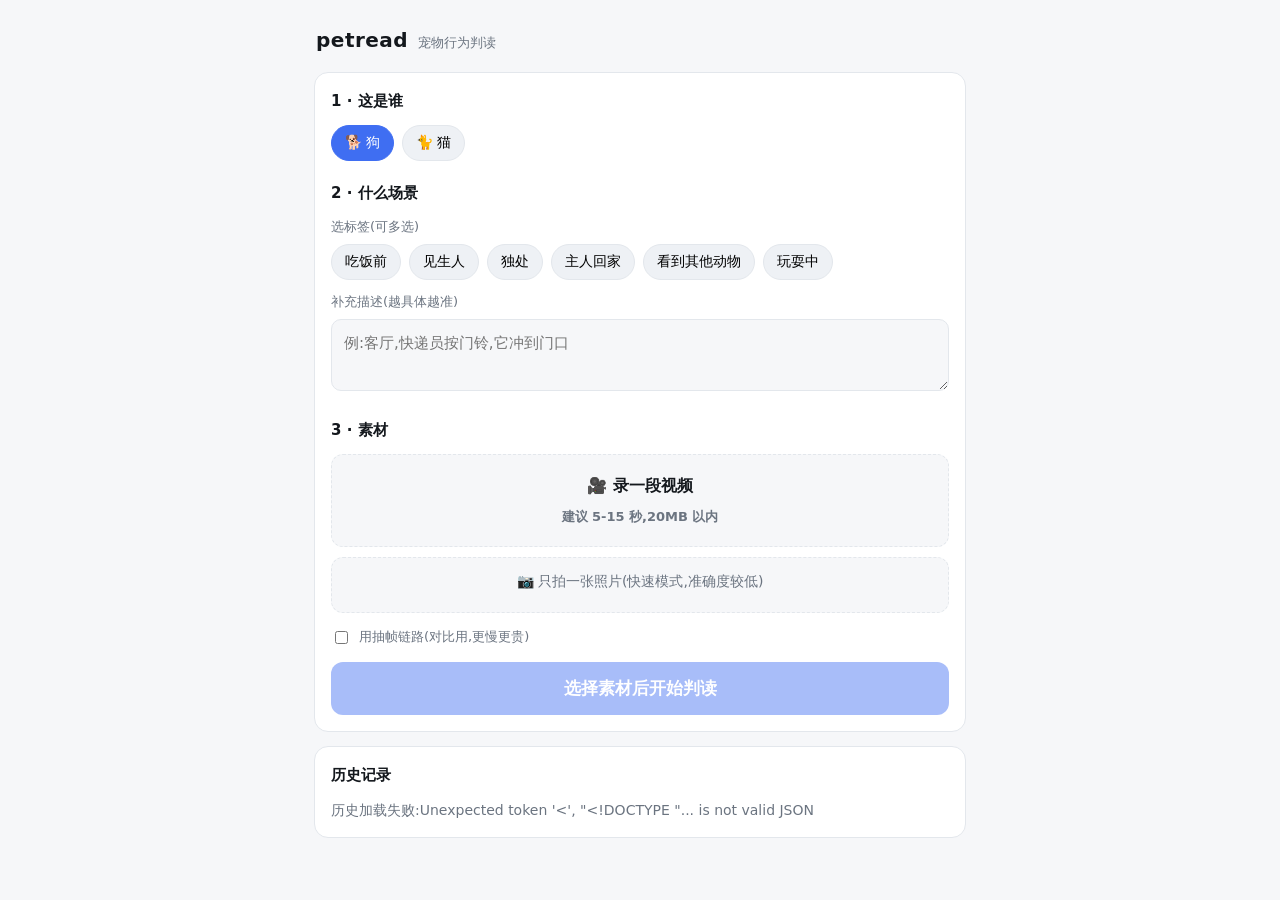
==== index.html @ 28d96683 "Initial commit: petread 宠物行为判读 视频预处理 + 知识库注入 + MiMo 全模态判读 + FastAPI/SSE 服务端 + 手机优先前端。  Co-Authored-B" ====
<!doctype html>
<html lang="zh-CN">
<head>
<meta charset="utf-8">
<meta name="viewport" content="width=device-width, initial-scale=1, viewport-fit=cover">
<meta name="theme-color" content="#111417">
<title>petread · 宠物行为判读</title>
<style>
  :root{
    --bg:#f6f7f9; --card:#fff; --fg:#14181d; --muted:#6b7480; --line:#e3e7ec;
    --accent:#3f6ef2; --accent-fg:#fff; --warn-bg:#fff6e5; --warn-line:#f0c169;
    --warn-fg:#8a5a00; --ok:#1f9254; --danger:#c0392b; --chip:#eef1f5;
    --radius:14px;
  }
  @media (prefers-color-scheme: dark){
    :root{
      --bg:#0f1216; --card:#171b21; --fg:#e8ecf1; --muted:#98a2ae; --line:#262c35;
      --accent:#5b86ff; --warn-bg:#2e2410; --warn-line:#7a5c16; --warn-fg:#f0c169;
      --ok:#43c07d; --danger:#ff6b5a; --chip:#222831;
    }
  }
  *{box-sizing:border-box}
  body{
    margin:0; background:var(--bg); color:var(--fg);
    font:16px/1.6 -apple-system,BlinkMacSystemFont,"PingFang SC","Hiragino Sans GB",
      "Microsoft YaHei",system-ui,sans-serif;
    padding:0 0 env(safe-area-inset-bottom);
    -webkit-text-size-adjust:100%;
  }
  .wrap{max-width:680px;margin:0 auto;padding:16px 14px 48px}
  header{display:flex;align-items:baseline;gap:10px;padding:8px 2px 16px}
  header h1{font-size:20px;margin:0;letter-spacing:.5px}
  header .sub{color:var(--muted);font-size:13px}
  .card{background:var(--card);border:1px solid var(--line);border-radius:var(--radius);
    padding:16px;margin-bottom:14px}
  .card h2{font-size:15px;margin:0 0 12px;font-weight:600}
  label.blk{display:block;font-size:13px;color:var(--muted);margin:0 0 6px}
  .chips{display:flex;flex-wrap:wrap;gap:8px}
  .chip{
    padding:8px 13px;border-radius:999px;border:1px solid var(--line);
    background:var(--chip);font-size:14px;cursor:pointer;user-select:none;
    -webkit-tap-highlight-color:transparent;transition:.12s;
  }
  .chip[aria-pressed="true"]{background:var(--accent);color:var(--accent-fg);
    border-color:var(--accent)}
  textarea,input[type=text]{
    width:100%;padding:11px 12px;border-radius:10px;border:1px solid var(--line);
    background:var(--bg);color:var(--fg);font:inherit;font-size:15px;resize:vertical;
  }
  textarea:focus,input:focus{outline:2px solid var(--accent);outline-offset:-1px}
  .filebtn{
    display:block;width:100%;padding:18px;border-radius:12px;text-align:center;
    border:1.5px dashed var(--line);background:var(--bg);cursor:pointer;
    font-size:16px;font-weight:600;
  }
  .filebtn.sec{padding:12px;font-size:14px;font-weight:400;color:var(--muted)}
  .filebtn input{display:none}
  .filename{font-size:13px;color:var(--muted);margin-top:8px;word-break:break-all}
  button.go{
    width:100%;padding:15px;border:0;border-radius:12px;background:var(--accent);
    color:var(--accent-fg);font-size:17px;font-weight:600;cursor:pointer;
  }
  button.go:disabled{opacity:.45;cursor:not-allowed}
  .row{display:flex;gap:8px;align-items:center}
  .err{background:#fdecea;color:#8b1e12;border:1px solid #f5c4bd;padding:11px 13px;
    border-radius:10px;font-size:14px;margin-top:10px}
  @media (prefers-color-scheme: dark){.err{background:#331816;color:#ffb3a8;border-color:#5c2a24}}
  progress{width:100%;height:8px;appearance:none;border:0;border-radius:99px;overflow:hidden}
  progress::-webkit-progress-bar{background:var(--chip);border-radius:99px}
  progress::-webkit-progress-value{background:var(--accent);border-radius:99px}
  .stage{font-size:13px;color:var(--muted);margin-top:8px;display:flex;
    justify-content:space-between;gap:10px}
  .verdict{font-size:22px;font-weight:650;line-height:1.45;margin:2px 0 14px}
  .confbar{height:8px;background:var(--chip);border-radius:99px;overflow:hidden;margin:6px 0}
  .confbar i{display:block;height:100%;background:var(--ok);border-radius:99px}
  .meta{font-size:12px;color:var(--muted);margin-top:12px;
    border-top:1px solid var(--line);padding-top:10px}
  .insuf{background:var(--warn-bg);border:1px solid var(--warn-line);color:var(--warn-fg);
    border-radius:12px;padding:14px;margin-bottom:12px}
  .insuf b{display:block;font-size:17px;margin-bottom:6px}
  details{border-top:1px solid var(--line);padding:12px 0 2px;margin-top:12px}
  details summary{cursor:pointer;font-size:14px;font-weight:600;list-style:none;
    display:flex;justify-content:space-between;align-items:center}
  details summary::-webkit-details-marker{display:none}
  details summary::after{content:"展开";color:var(--muted);font-weight:400;font-size:13px}
  details[open] summary::after{content:"收起"}
  .tl{margin-top:12px;display:flex;flex-direction:column;gap:10px}
  .tlrow{border-left:3px solid var(--accent);padding:2px 0 2px 11px}
  .tlt{font-size:12px;color:var(--muted);font-variant-numeric:tabular-nums}
  .tlv{font-size:14px}
  .tla{font-size:13px;color:var(--muted)}
  .tag{display:inline-block;font-size:11px;padding:1px 7px;border-radius:99px;
    background:var(--chip);color:var(--muted);margin-left:6px}
  .tag.up{background:#fdecea;color:#c0392b}
  .tag.down{background:#e8f7ee;color:#1f9254}
  @media (prefers-color-scheme: dark){
    .tag.up{background:#3a1d1a;color:#ff9d90}.tag.down{background:#12301f;color:#5fd396}
  }
  pre{background:var(--bg);border:1px solid var(--line);border-radius:10px;padding:12px;
    overflow-x:auto;font-size:11.5px;line-height:1.5;max-height:60vh}
  .ev{font-size:13px;color:var(--muted);margin:4px 0 0;padding-left:14px;
    border-left:2px solid var(--line)}
  .hist{font-size:14px;border-bottom:1px solid var(--line);padding:11px 0}
  .hist:last-child{border-bottom:0}
  .hist .h1{display:flex;justify-content:space-between;gap:10px}
  .hist .h2{font-size:12px;color:var(--muted);margin-top:3px}
  .muted{color:var(--muted)}
  .ok{color:var(--ok)}
  .hide{display:none}
</style>
</head>
<body>
<div class="wrap">

<header>
  <h1>petread</h1>
  <span class="sub">宠物行为判读</span>
</header>

<!-- ============ 输入 ============ -->
<form id="form" class="card">
  <h2>1 · 这是谁</h2>
  <div class="chips" id="species" role="group" aria-label="物种">
    <button type="button" class="chip" data-v="dog" aria-pressed="true">🐕 狗</button>
    <button type="button" class="chip" data-v="cat" aria-pressed="false">🐈 猫</button>
  </div>

  <h2 style="margin-top:20px">2 · 什么场景</h2>
  <label class="blk">选标签(可多选)</label>
  <div class="chips" id="scenes" role="group" aria-label="场景标签"></div>
  <label class="blk" style="margin-top:12px">补充描述(越具体越准)</label>
  <textarea id="ctx" rows="2" placeholder="例:客厅,快递员按门铃,它冲到门口"></textarea>

  <h2 style="margin-top:20px">3 · 素材</h2>
  <label class="filebtn" id="vlabel">
    🎥 录一段视频
    <input type="file" id="video" accept="video/*" capture="environment">
    <div class="filename muted" id="vname">建议 5-15 秒,20MB 以内</div>
  </label>
  <label class="filebtn sec" id="ilabel" style="margin-top:10px">
    📷 只拍一张照片(快速模式,准确度较低)
    <input type="file" id="photo" accept="image/*" capture="environment">
    <div class="filename" id="iname"></div>
  </label>

  <div class="row" style="margin-top:14px">
    <input type="checkbox" id="framesmode" style="width:auto">
    <label for="framesmode" class="muted" style="font-size:13px;margin:0">
      用抽帧链路(对比用,更慢更贵)
    </label>
  </div>

  <div id="formerr" class="err hide"></div>
  <button class="go" id="go" type="submit" style="margin-top:14px" disabled>
    选择素材后开始判读
  </button>
</form>

<!-- ============ 进度 ============ -->
<div class="card hide" id="progcard">
  <h2>判读中</h2>
  <progress id="bar" max="100" value="0"></progress>
  <div class="stage">
    <span id="stagetext">准备中…</span>
    <span id="elapsed" class="muted"></span>
  </div>
</div>

<!-- ============ 结果 ============ -->
<div id="result"></div>

<!-- ============ 历史 ============ -->
<div class="card">
  <h2>历史记录 <span class="muted" style="font-weight:400" id="histcount"></span></h2>
  <div id="hist" class="muted" style="font-size:14px">加载中…</div>
</div>

</div>

<script>
"use strict";

const MAX_VIDEO_MB = 20, MAX_IMAGE_MB = 10;
const SCENES = ["吃饭前","见生人","独处","主人回家","看到其他动物","玩耍中"];
const $ = s => document.querySelector(s);

let species = "dog", picked = new Set(), file = null, fileKind = null;

/* ---------- 场景标签 ---------- */
SCENES.forEach(s => {
  const b = document.createElement("button");
  b.type = "button"; b.className = "chip"; b.textContent = s;
  b.setAttribute("aria-pressed", "false");
  b.onclick = () => {
    const on = b.getAttribute("aria-pressed") === "true";
    b.setAttribute("aria-pressed", String(!on));
    on ? picked.delete(s) : picked.add(s);
  };
  $("#scenes").appendChild(b);
});

$("#species").onclick = e => {
  const b = e.target.closest(".chip"); if (!b) return;
  [...$("#species").children].forEach(c => c.setAttribute("aria-pressed", String(c === b)));
  species = b.dataset.v;
};

/* ---------- 文件选择 ---------- */
function pickFile(input, kind, limitMB, nameEl, otherInput, otherNameEl) {
  input.onchange = () => {
    const f = input.files[0];
    if (!f) return;
    const mb = f.size / 1024 / 1024;
    if (mb > limitMB) {
      showErr(`这个${kind === "video" ? "视频" : "图片"} ${mb.toFixed(1)}MB,` +
              `超过 ${limitMB}MB 上限。请先裁剪(建议只保留最关键的 5-15 秒)后再上传。`);
      input.value = ""; nameEl.textContent = ""; setFile(null, null);
      return;
    }
    clearErr();
    otherInput.value = ""; otherNameEl.textContent = "";
    nameEl.textContent = `${f.name} · ${mb.toFixed(1)}MB`;
    nameEl.classList.remove("muted");
    setFile(f, kind);
  };
}
pickFile($("#video"), "video", MAX_VIDEO_MB, $("#vname"), $("#photo"), $("#iname"));
pickFile($("#photo"), "image", MAX_IMAGE_MB, $("#iname"), $("#video"), $("#vname"));

function setFile(f, kind) {
  file = f; fileKind = kind;
  const go = $("#go");
  go.disabled = !f;
  go.textContent = !f ? "选择素材后开始判读"
    : (kind === "image" ? "开始判读(快速模式)" : "开始判读");
  $("#framesmode").parentElement.style.display = kind === "image" ? "none" : "";
}
function showErr(m){ const e=$("#formerr"); e.textContent=m; e.classList.remove("hide"); }
function clearErr(){ $("#formerr").classList.add("hide"); }

/* ---------- 提交 ---------- */
$("#form").onsubmit = async e => {
  e.preventDefault();
  if (!file) return;

  const parts = [...picked];
  const free = $("#ctx").value.trim();
  if (free) parts.push(free);
  if (!parts.length) { showErr("请至少选一个场景标签,或写一句场景描述。"); return; }
  clearErr();

  const mode = fileKind === "image" ? "quick" : ($("#framesmode").checked ? "frames" : "native");
  const fd = new FormData();
  fd.append("file", file);
  fd.append("species", species);
  fd.append("context", parts.join("、"));
  fd.append("mode", mode);

  $("#go").disabled = true;
  $("#result").innerHTML = "";
  $("#progcard").classList.remove("hide");
  setProgress(2, "上传中…");
  const t0 = Date.now();
  const tick = setInterval(() => {
    $("#elapsed").textContent = ((Date.now() - t0) / 1000).toFixed(0) + "s";
  }, 250);

  try {
    const resp = await fetch("/analyze", { method: "POST", body: fd });
    if (!resp.ok || !(resp.headers.get("content-type") || "").includes("event-stream")) {
      let msg = `HTTP ${resp.status}`;
      try { const j = await resp.json(); msg = j.detail || JSON.stringify(j); } catch (_) {}
      throw new Error(msg);
    }
    await readSSE(resp.body, onEvent);
  } catch (err) {
    $("#progcard").classList.add("hide");
    $("#result").innerHTML = `<div class="card"><div class="err">判读失败:${esc(String(err.message || err))}</div></div>`;
  } finally {
    clearInterval(tick);
    $("#go").disabled = false;
    loadHistory();
  }
};

/* ---------- SSE 读取(fetch 流,不是 EventSource) ---------- */
async function readSSE(stream, handler) {
  const reader = stream.getReader(), dec = new TextDecoder();
  let buf = "";
  while (true) {
    const { done, value } = await reader.read();
    if (done) break;
    buf += dec.decode(value, { stream: true });
    let i;
    while ((i = buf.indexOf("\n\n")) >= 0) {
      const raw = buf.slice(0, i); buf = buf.slice(i + 2);
      let ev = "message", data = "";
      for (const line of raw.split("\n")) {
        if (line.startsWith("event:")) ev = line.slice(6).trim();
        else if (line.startsWith("data:")) data += line.slice(5).trim();
      }
      if (data) { try { handler(ev, JSON.parse(data)); } catch (_) {} }
    }
  }
}

function setProgress(p, text) {
  $("#bar").value = p;
  if (text) $("#stagetext").textContent = text;
}

function onEvent(ev, d) {
  if (ev === "progress") setProgress(d.percent, d.message);
  else if (ev === "heartbeat") setProgress($("#bar").value, `模型判读中… 已用 ${d.elapsed_s}s`);
  else if (ev === "error") {
    $("#progcard").classList.add("hide");
    $("#result").innerHTML =
      `<div class="card"><div class="err">判读失败:${esc(d.message)}</div>` +
      (d.raw ? `<pre>${esc(d.raw)}</pre>` : "") + `</div>`;
  }
  else if (ev === "done") { $("#progcard").classList.add("hide"); render(d); }
}

/* ---------- 结果渲染:三层 ---------- */
function render(d) {
  const r = d.result || {}, m = d.meta || {};
  const insuf = !!r.insufficient_evidence;
  const cands = r.candidates || [];
  const top = cands[0] || null;

  let head;
  if (insuf) {
    head = `<div class="insuf">
        <b>信息不足,无法判断</b>
        ${esc(r.insufficient_reason || "可用信号不足以支撑任何结论。")}
      </div>
      ${r.suggestion ? `<div><b>怎么补拍</b><div style="margin-top:6px">${esc(r.suggestion)}</div></div>` : ""}`;
  } else {
    const conf = top && typeof top.confidence === "number" ? top.confidence : null;
    head = `<div class="verdict">${esc(r.translation || "(模型未给出翻译)")}</div>`;
    if (top) {
      head += `<div class="muted" style="font-size:13px">最可能:${esc(top.label || "")}
        ${conf !== null ? `· 置信度 ${(conf * 100).toFixed(0)}%` : ""}</div>`;
      if (conf !== null) head += `<div class="confbar"><i style="width:${(conf * 100).toFixed(0)}%"></i></div>`;
    }
    if (cands.length > 1) {
      head += `<div class="muted" style="font-size:13px;margin-top:8px">其他候选:` +
        cands.slice(1).map(c => `${esc(c.label)} ${(c.confidence * 100).toFixed(0)}%`).join("、") +
        `</div>`;
    }
    if (r.suggestion) {
      head += `<div style="margin-top:14px"><b>可以做什么</b>
        <div style="margin-top:6px">${esc(r.suggestion)}</div></div>`;
    }
  }

  const meta = `<div class="meta">
      ${esc(m.mode)} 模式 · ${esc(m.model || "")} ·
      ${m.latency_s}s · in ${m.tokens_in ?? "-"} / out ${m.tokens_out ?? "-"} tokens
      ${m.motion_features ? ` · 运动 ${esc(m.motion_features.motion_intensity || "")}` : ""}
    </div>`;

  $("#result").innerHTML = `
    <div class="card">
      ${head}${meta}
      ${layer2(r)}
      ${layer3(r)}
    </div>
    <div class="card">
      <h2>实际情况是什么</h2>
      <div class="muted" style="font-size:13px;margin-bottom:10px">
        你的判断比模型更可靠。填一句实际发生了什么,用于后续校准。
      </div>
      <input type="text" id="fb" placeholder="例:它其实是想出门,不是紧张">
      <button class="go" id="fbgo" style="margin-top:10px">提交反馈</button>
      <div id="fbmsg" class="muted" style="font-size:13px;margin-top:8px"></div>
    </div>`;

  $("#fbgo").onclick = async () => {
    const v = $("#fb").value.trim();
    if (!v) { $("#fbmsg").textContent = "写点什么再提交吧。"; return; }
    $("#fbgo").disabled = true;
    try {
      const resp = await fetch(`/feedback/${d.record_id}`, {
        method: "POST", headers: { "Content-Type": "application/json" },
        body: JSON.stringify({ actual_label: v, user_note: "" }),
      });
      if (!resp.ok) throw new Error(`HTTP ${resp.status}`);
      $("#fbmsg").innerHTML = `<span class="ok">已记录,谢谢。</span>`;
      $("#fb").disabled = true;
      loadHistory();
    } catch (e) {
      $("#fbmsg").textContent = "提交失败:" + e.message;
      $("#fbgo").disabled = false;
    }
  };
}

/* 第二层:时间轴 */
function layer2(r) {
  const tl = r.timeline || [];
  const va = r.visual_signals || [], ae = r.audio_events || [];
  if (!tl.length && !va.length && !ae.length) return "";
  const rows = tl.map(t => {
    const rng = Array.isArray(t.t_range) ? `${t.t_range[0]}s – ${t.t_range[1]}s` : esc(String(t.t_range || ""));
    const dir = String(t.direction || "");
    const cls = dir.includes("升级") ? "up" : dir.includes("缓解") ? "down" : "";
    return `<div class="tlrow">
      <div class="tlt">${esc(rng)}${dir ? `<span class="tag ${cls}">${esc(dir)}</span>` : ""}</div>
      <div class="tlv">👁 ${esc(t.visual || "—")}</div>
      <div class="tla">🔊 ${t.audio ? esc(String(t.audio)) : "无声学事件"}</div>
      ${t.motion ? `<div class="tla">📈 ${esc(String(t.motion))}</div>` : ""}
    </div>`;
  }).join("");

  const conflicts = (r.conflicts || []).map(c =>
    `<div class="ev"><b>${esc((c.signals || []).join(" ↔ "))}</b><br>${esc(c.resolution || "")}
     ${c.resolved === false ? '<span class="tag up">未裁决</span>' : ""}</div>`).join("");

  return `<details>
    <summary>时间轴与信号冲突</summary>
    <div class="tl">${rows || '<div class="muted">模型未给出时间轴</div>'}</div>
    <div class="muted" style="font-size:12px;margin-top:12px">
      视觉记录 ${va.length} 条 · 声学事件 ${ae.length} 条
    </div>
    ${conflicts ? `<div style="margin-top:12px"><b style="font-size:13px">冲突裁决</b>${conflicts}</div>` : ""}
    ${evidence(r)}
  </details>`;
}

function evidence(r) {
  const cs = r.candidates || [];
  if (!cs.length) return "";
  return `<div style="margin-top:14px"><b style="font-size:13px">判断依据</b>` +
    cs.map(c => `<div style="margin-top:8px"><b>${esc(c.label)}</b>` +
      (c.evidence || []).map(e =>
        `<div class="ev">${esc(e.channel || "")} = ${esc(String(e.observation ?? ""))}
         <span class="muted">@${esc(String(e.t ?? ""))} · 置信 ${esc(e.signal_confidence || "")}</span></div>`
      ).join("") + `</div>`).join("") + `</div>`;
}

/* 第三层:原始 JSON */
function layer3(r) {
  return `<details><summary>原始 JSON</summary>
    <pre>${esc(JSON.stringify(r, null, 2))}</pre></details>`;
}

/* ---------- 历史 ---------- */
async function loadHistory() {
  try {
    const r = await fetch("/history?limit=20");
    const d = await r.json();
    const items = d.items || [];
    $("#histcount").textContent = items.length ? `(${items.length})` : "";
    if (!items.length) { $("#hist").textContent = "还没有记录。"; return; }
    $("#hist").innerHTML = items.map(it => {
      const verdict = it.insufficient_evidence
        ? `<span style="color:var(--warn-fg)">信息不足</span>`
        : esc(it.translation || it.predicted_label || "—");
      return `<div class="hist">
        <div class="h1">
          <span>${it.species === "cat" ? "🐈" : "🐕"} ${verdict}</span>
          <span class="muted" style="white-space:nowrap">${
            it.confidence != null ? (it.confidence * 100).toFixed(0) + "%" : ""}</span>
        </div>
        <div class="h2">${esc(it.created_at)} · ${esc(it.mode)} · ${esc(it.context || "")}
          ${it.last_actual_label ? ` · <span class="ok">实际:${esc(it.last_actual_label)}</span>` : ""}
        </div>
      </div>`;
    }).join("");
  } catch (e) {
    $("#hist").textContent = "历史加载失败:" + e.message;
  }
}

function esc(s) {
  return String(s ?? "").replace(/[&<>"']/g,
    c => ({ "&": "&amp;", "<": "&lt;", ">": "&gt;", '"': "&quot;", "'": "&#39;" }[c]));
}

loadHistory();
</script>
</body>
</html>
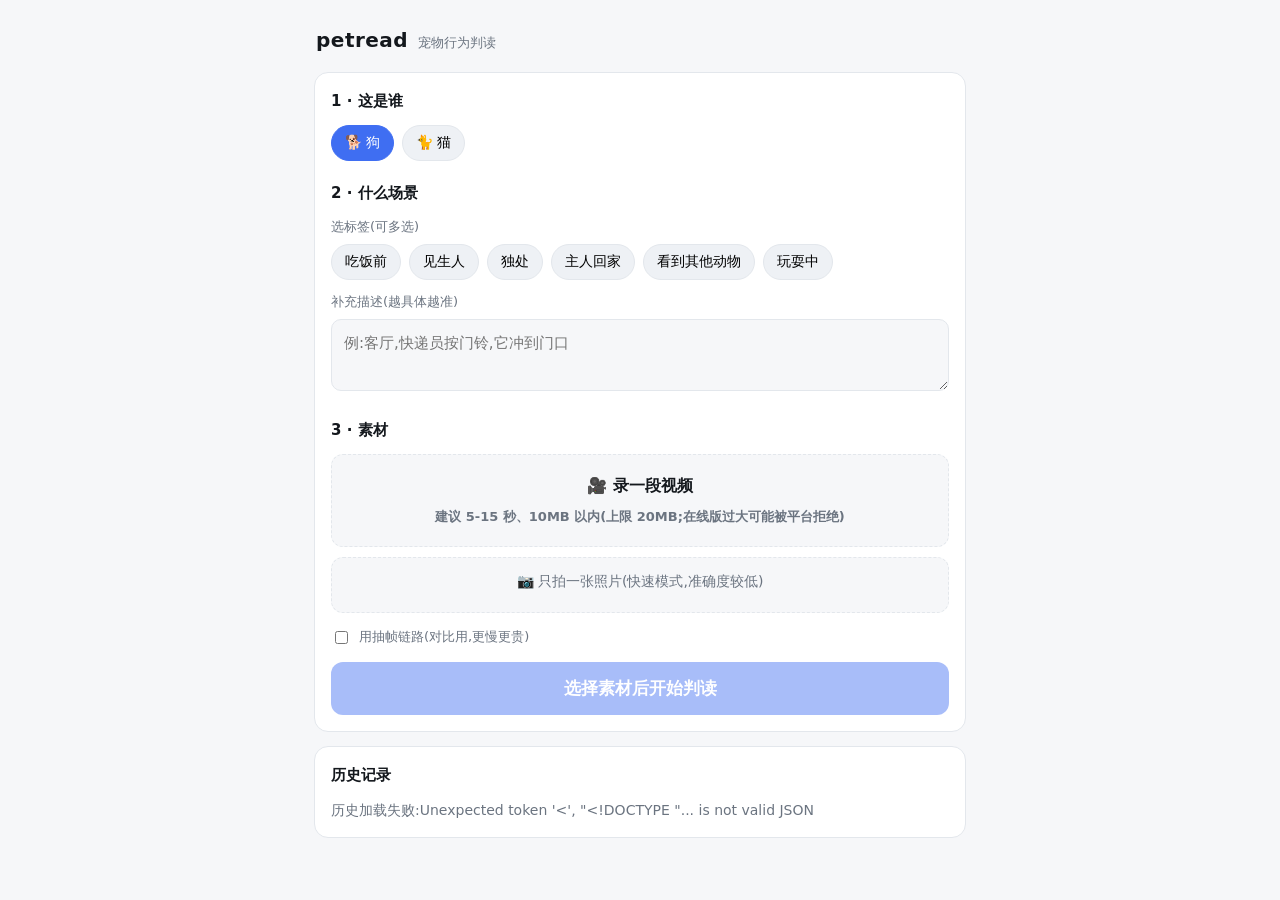
==== commit f4f61a01: "Add Hugging Face Spaces (Docker) deployment - Dockerfile: python:3.11-slim + ffmpeg/libgl1/libglib2." ====
--- a/index.html
+++ b/index.html
@@ -135,7 +135,7 @@
   <label class="filebtn" id="vlabel">
     🎥 录一段视频
     <input type="file" id="video" accept="video/*" capture="environment">
-    <div class="filename muted" id="vname">建议 5-15 秒,20MB 以内</div>
+    <div class="filename muted" id="vname">建议 5-15 秒、10MB 以内(上限 20MB;在线版过大可能被平台拒绝)</div>
   </label>
   <label class="filebtn sec" id="ilabel" style="margin-top:10px">
     📷 只拍一张照片(快速模式,准确度较低)
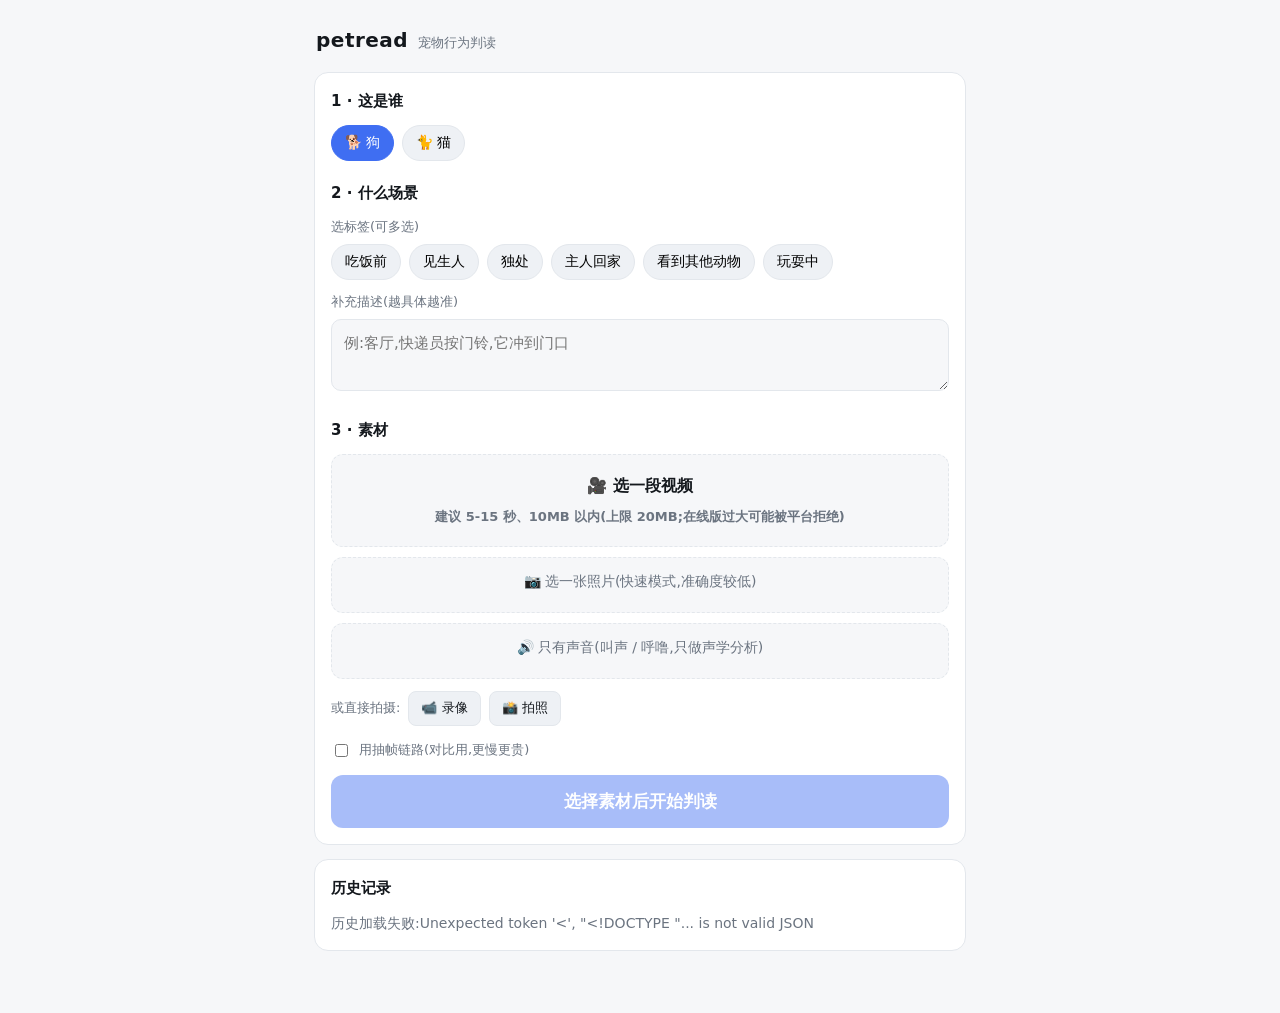
==== commit 11829105: "Add audio-only mode, unforce capture, recalibrate per-modality evidence bar 1. Drop `capture` from t" ====
--- a/index.html
+++ b/index.html
@@ -55,6 +55,11 @@
   }
   .filebtn.sec{padding:12px;font-size:14px;font-weight:400;color:var(--muted)}
   .filebtn input{display:none}
+  .minibtn{
+    padding:6px 12px;border-radius:8px;border:1px solid var(--line);background:var(--chip);
+    font-size:13px;cursor:pointer;-webkit-tap-highlight-color:transparent;
+  }
+  .minibtn input{display:none}
   .filename{font-size:13px;color:var(--muted);margin-top:8px;word-break:break-all}
   button.go{
     width:100%;padding:15px;border:0;border-radius:12px;background:var(--accent);
@@ -133,15 +138,28 @@
 
   <h2 style="margin-top:20px">3 · 素材</h2>
   <label class="filebtn" id="vlabel">
-    🎥 录一段视频
-    <input type="file" id="video" accept="video/*" capture="environment">
+    🎥 选一段视频
+    <input type="file" id="video" accept="video/*">
     <div class="filename muted" id="vname">建议 5-15 秒、10MB 以内(上限 20MB;在线版过大可能被平台拒绝)</div>
   </label>
   <label class="filebtn sec" id="ilabel" style="margin-top:10px">
-    📷 只拍一张照片(快速模式,准确度较低)
-    <input type="file" id="photo" accept="image/*" capture="environment">
+    📷 选一张照片(快速模式,准确度较低)
+    <input type="file" id="photo" accept="image/*">
     <div class="filename" id="iname"></div>
   </label>
+  <label class="filebtn sec" id="alabel" style="margin-top:10px">
+    🔊 只有声音(叫声 / 呼噜,只做声学分析)
+    <input type="file" id="audio" accept="audio/*">
+    <div class="filename" id="aname"></div>
+  </label>
+
+  <div class="row" style="margin-top:12px">
+    <span class="muted" style="font-size:13px">或直接拍摄:</span>
+    <label class="minibtn">📹 录像
+      <input type="file" id="videoCap" accept="video/*" capture="environment"></label>
+    <label class="minibtn">📸 拍照
+      <input type="file" id="photoCap" accept="image/*" capture="environment"></label>
+  </div>
 
   <div class="row" style="margin-top:14px">
     <input type="checkbox" id="framesmode" style="width:auto">
@@ -180,7 +198,7 @@
 <script>
 "use strict";
 
-const MAX_VIDEO_MB = 20, MAX_IMAGE_MB = 10;
+const MAX_VIDEO_MB = 20, MAX_IMAGE_MB = 10, MAX_AUDIO_MB = 15;
 const SCENES = ["吃饭前","见生人","独处","主人回家","看到其他动物","玩耍中"];
 const $ = s => document.querySelector(s);
 
@@ -205,35 +223,78 @@
   species = b.dataset.v;
 };
 
-/* ---------- 文件选择 ---------- */
-function pickFile(input, kind, limitMB, nameEl, otherInput, otherNameEl) {
+/* ---------- 文件选择 ----------
+   五个 input(视频/图片/音频 各一个从文件选,外加两个 capture 直拍),
+   任选其一,选中后清空其余。 */
+const KIND_LABEL = { video: "视频", image: "图片", audio: "音频" };
+const KIND_LIMIT = { video: MAX_VIDEO_MB, image: MAX_IMAGE_MB, audio: MAX_AUDIO_MB };
+const HINT_DEFAULT = {
+  vname: "建议 5-15 秒、10MB 以内(上限 20MB;在线版过大可能被平台拒绝)",
+  iname: "", aname: "",
+};
+
+// input id -> [种类, 显示文件名的元素 id]
+const INPUTS = {
+  video:    ["video", "vname"],
+  photo:    ["image", "iname"],
+  audio:    ["audio", "aname"],
+  videoCap: ["video", "vname"],
+  photoCap: ["image", "iname"],
+};
+
+function resetPickers(exceptId) {
+  for (const id of Object.keys(INPUTS)) {
+    if (id === exceptId) continue;
+    const el = $("#" + id);
+    if (el) el.value = "";
+  }
+  // 文件名提示回到初始态(被选中的那个稍后单独覆盖)
+  for (const [nameId, text] of Object.entries(HINT_DEFAULT)) {
+    const el = $("#" + nameId);
+    if (!el) continue;
+    const owner = INPUTS[exceptId];
+    if (owner && owner[1] === nameId) continue;
+    el.textContent = text;
+    el.classList.add("muted");
+  }
+}
+
+for (const [id, [kind, nameId]] of Object.entries(INPUTS)) {
+  const input = $("#" + id);
+  if (!input) continue;
   input.onchange = () => {
     const f = input.files[0];
     if (!f) return;
-    const mb = f.size / 1024 / 1024;
+    const mb = f.size / 1024 / 1024, limitMB = KIND_LIMIT[kind];
+    const nameEl = $("#" + nameId);
     if (mb > limitMB) {
-      showErr(`这个${kind === "video" ? "视频" : "图片"} ${mb.toFixed(1)}MB,` +
-              `超过 ${limitMB}MB 上限。请先裁剪(建议只保留最关键的 5-15 秒)后再上传。`);
-      input.value = ""; nameEl.textContent = ""; setFile(null, null);
+      showErr(`这个${KIND_LABEL[kind]} ${mb.toFixed(1)}MB,超过 ${limitMB}MB 上限。` +
+              (kind === "image" ? "请换一张更小的图片。"
+                                : "请先裁剪(建议只保留最关键的 5-15 秒)后再上传。"));
+      input.value = "";
+      nameEl.textContent = HINT_DEFAULT[nameId] || "";
+      nameEl.classList.add("muted");
+      setFile(null, null);
       return;
     }
     clearErr();
-    otherInput.value = ""; otherNameEl.textContent = "";
+    resetPickers(id);
     nameEl.textContent = `${f.name} · ${mb.toFixed(1)}MB`;
     nameEl.classList.remove("muted");
     setFile(f, kind);
   };
 }
-pickFile($("#video"), "video", MAX_VIDEO_MB, $("#vname"), $("#photo"), $("#iname"));
-pickFile($("#photo"), "image", MAX_IMAGE_MB, $("#iname"), $("#video"), $("#vname"));
 
 function setFile(f, kind) {
   file = f; fileKind = kind;
   const go = $("#go");
   go.disabled = !f;
   go.textContent = !f ? "选择素材后开始判读"
-    : (kind === "image" ? "开始判读(快速模式)" : "开始判读");
-  $("#framesmode").parentElement.style.display = kind === "image" ? "none" : "";
+    : kind === "image" ? "开始判读(快速模式)"
+    : kind === "audio" ? "开始判读(仅声学分析)"
+    : "开始判读";
+  // 抽帧链路只对视频有意义
+  $("#framesmode").parentElement.style.display = kind === "video" ? "" : "none";
 }
 function showErr(m){ const e=$("#formerr"); e.textContent=m; e.classList.remove("hide"); }
 function clearErr(){ $("#formerr").classList.add("hide"); }
@@ -249,7 +310,9 @@
   if (!parts.length) { showErr("请至少选一个场景标签,或写一句场景描述。"); return; }
   clearErr();
 
-  const mode = fileKind === "image" ? "quick" : ($("#framesmode").checked ? "frames" : "native");
+  const mode = fileKind === "image" ? "quick"
+             : fileKind === "audio" ? "audio"
+             : ($("#framesmode").checked ? "frames" : "native");
   const fd = new FormData();
   fd.append("file", file);
   fd.append("species", species);
@@ -405,9 +468,12 @@
     const rng = Array.isArray(t.t_range) ? `${t.t_range[0]}s – ${t.t_range[1]}s` : esc(String(t.t_range || ""));
     const dir = String(t.direction || "");
     const cls = dir.includes("升级") ? "up" : dir.includes("缓解") ? "down" : "";
+    // 纯音频模式下没有视觉通道,不显示 👁 行,避免看起来像"漏了"
+    const visualRow = va.length === 0 && !t.visual ? ""
+      : `<div class="tlv">👁 ${esc(t.visual || "—")}</div>`;
     return `<div class="tlrow">
       <div class="tlt">${esc(rng)}${dir ? `<span class="tag ${cls}">${esc(dir)}</span>` : ""}</div>
-      <div class="tlv">👁 ${esc(t.visual || "—")}</div>
+      ${visualRow}
       <div class="tla">🔊 ${t.audio ? esc(String(t.audio)) : "无声学事件"}</div>
       ${t.motion ? `<div class="tla">📈 ${esc(String(t.motion))}</div>` : ""}
     </div>`;
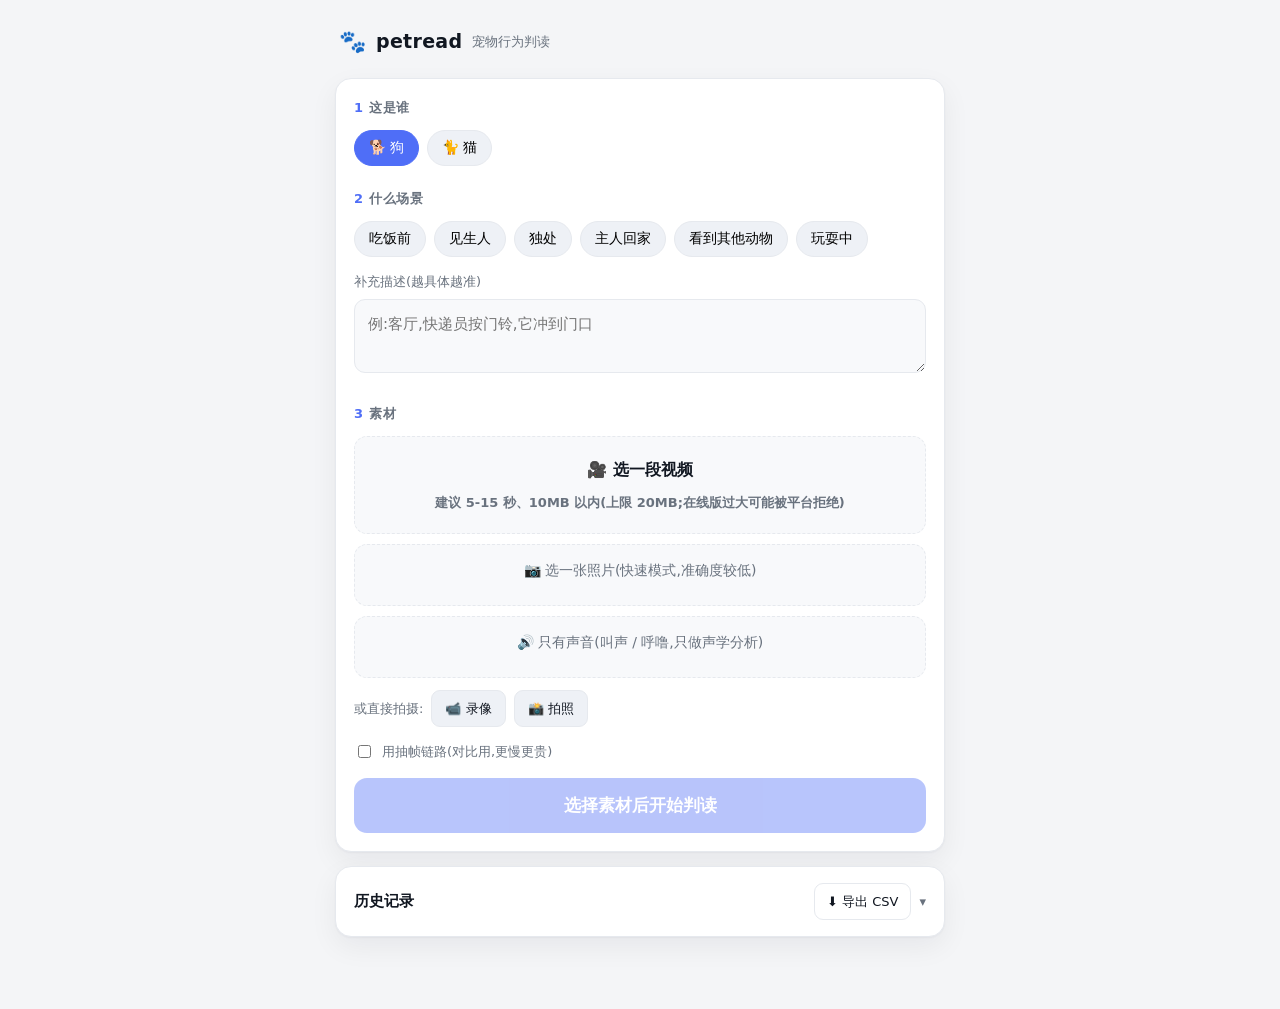
==== commit 50a70d17: "CSV export, multi-segment consistency + counter-evidence, UI overhaul Part 1 — export calibration da" ====
--- a/index.html
+++ b/index.html
@@ -3,140 +3,233 @@
 <head>
 <meta charset="utf-8">
 <meta name="viewport" content="width=device-width, initial-scale=1, viewport-fit=cover">
-<meta name="theme-color" content="#111417">
+<meta name="theme-color" content="#0d1014" media="(prefers-color-scheme: dark)">
+<meta name="theme-color" content="#f4f5f7" media="(prefers-color-scheme: light)">
 <title>petread · 宠物行为判读</title>
 <style>
   :root{
-    --bg:#f6f7f9; --card:#fff; --fg:#14181d; --muted:#6b7480; --line:#e3e7ec;
-    --accent:#3f6ef2; --accent-fg:#fff; --warn-bg:#fff6e5; --warn-line:#f0c169;
-    --warn-fg:#8a5a00; --ok:#1f9254; --danger:#c0392b; --chip:#eef1f5;
-    --radius:14px;
+    --bg:#f4f5f7; --card:#ffffff; --card2:#f8f9fb; --fg:#111721; --muted:#69727e;
+    --line:#e6e9ee; --accent:#4f6ef7; --accent-fg:#fff;
+    --lo:#e8912f; --mid:#4f6ef7; --hi:#1faa5a;           /* 置信度分档色 */
+    --warn-bg:#fff7e8; --warn-line:#f0cd82; --warn-fg:#8a5a00;
+    --ok:#1faa5a; --danger:#d84b3a; --chip:#eef1f6; --track:#e6e9ee;
+    --up-bg:#fdecea; --up-fg:#c0392b; --down-bg:#e7f6ee; --down-fg:#1a8a4e;
+    --radius:16px; --shadow:0 1px 2px rgba(16,24,40,.04), 0 10px 28px rgba(16,24,40,.06);
   }
   @media (prefers-color-scheme: dark){
     :root{
-      --bg:#0f1216; --card:#171b21; --fg:#e8ecf1; --muted:#98a2ae; --line:#262c35;
-      --accent:#5b86ff; --warn-bg:#2e2410; --warn-line:#7a5c16; --warn-fg:#f0c169;
-      --ok:#43c07d; --danger:#ff6b5a; --chip:#222831;
+      --bg:#0d1014; --card:#161a21; --card2:#1b2028; --fg:#e9edf3; --muted:#98a2ae;
+      --line:#272d37; --accent:#6b8bff; --accent-fg:#0d1014;
+      --lo:#e5a24a; --mid:#6b8bff; --hi:#43c07d;
+      --warn-bg:#2b2411; --warn-line:#6f571c; --warn-fg:#f0c877;
+      --ok:#43c07d; --danger:#ff6b5a; --chip:#232a34; --track:#2a313c;
+      --up-bg:#3a1d1a; --up-fg:#ff9d90; --down-bg:#12301f; --down-fg:#5fd396;
+      --shadow:0 1px 2px rgba(0,0,0,.3), 0 12px 32px rgba(0,0,0,.4);
     }
   }
+  @property --pct{ syntax:'<number>'; inherits:false; initial-value:0; }
   *{box-sizing:border-box}
+  html{-webkit-text-size-adjust:100%}
   body{
     margin:0; background:var(--bg); color:var(--fg);
-    font:16px/1.6 -apple-system,BlinkMacSystemFont,"PingFang SC","Hiragino Sans GB",
+    font:16px/1.62 -apple-system,BlinkMacSystemFont,"PingFang SC","Hiragino Sans GB",
       "Microsoft YaHei",system-ui,sans-serif;
-    padding:0 0 env(safe-area-inset-bottom);
-    -webkit-text-size-adjust:100%;
-  }
-  .wrap{max-width:680px;margin:0 auto;padding:16px 14px 48px}
-  header{display:flex;align-items:baseline;gap:10px;padding:8px 2px 16px}
-  header h1{font-size:20px;margin:0;letter-spacing:.5px}
+    padding:0 0 calc(40px + env(safe-area-inset-bottom));
+  }
+  .wrap{max-width:640px;margin:0 auto;padding:18px 15px}
+  header{display:flex;align-items:center;gap:10px;padding:6px 4px 18px}
+  header .logo{font-size:22px}
+  header h1{font-size:19px;margin:0;font-weight:700;letter-spacing:.3px}
   header .sub{color:var(--muted);font-size:13px}
+
   .card{background:var(--card);border:1px solid var(--line);border-radius:var(--radius);
-    padding:16px;margin-bottom:14px}
-  .card h2{font-size:15px;margin:0 0 12px;font-weight:600}
-  label.blk{display:block;font-size:13px;color:var(--muted);margin:0 0 6px}
+    padding:18px;margin-bottom:14px;box-shadow:var(--shadow)}
+  .card.hero{padding:22px 20px}
+  h2.sec{font-size:13px;margin:0 0 12px;font-weight:600;color:var(--muted);
+    letter-spacing:.4px;text-transform:none}
+  .step{font-size:13px;font-weight:700;color:var(--accent);margin-right:6px}
+
+  /* -------- chips / inputs -------- */
   .chips{display:flex;flex-wrap:wrap;gap:8px}
-  .chip{
-    padding:8px 13px;border-radius:999px;border:1px solid var(--line);
+  .chip{padding:8px 14px;border-radius:999px;border:1px solid var(--line);
     background:var(--chip);font-size:14px;cursor:pointer;user-select:none;
-    -webkit-tap-highlight-color:transparent;transition:.12s;
-  }
+    -webkit-tap-highlight-color:transparent;transition:.14s}
+  .chip:active{transform:scale(.96)}
   .chip[aria-pressed="true"]{background:var(--accent);color:var(--accent-fg);
     border-color:var(--accent)}
-  textarea,input[type=text]{
-    width:100%;padding:11px 12px;border-radius:10px;border:1px solid var(--line);
-    background:var(--bg);color:var(--fg);font:inherit;font-size:15px;resize:vertical;
-  }
+  label.blk{display:block;font-size:13px;color:var(--muted);margin:14px 0 7px}
+  textarea,input[type=text]{width:100%;padding:12px 13px;border-radius:11px;
+    border:1px solid var(--line);background:var(--card2);color:var(--fg);
+    font:inherit;font-size:15px;resize:vertical}
   textarea:focus,input:focus{outline:2px solid var(--accent);outline-offset:-1px}
-  .filebtn{
-    display:block;width:100%;padding:18px;border-radius:12px;text-align:center;
-    border:1.5px dashed var(--line);background:var(--bg);cursor:pointer;
-    font-size:16px;font-weight:600;
-  }
-  .filebtn.sec{padding:12px;font-size:14px;font-weight:400;color:var(--muted)}
+
+  .filebtn{display:block;width:100%;padding:20px;border-radius:13px;text-align:center;
+    border:1.5px dashed var(--line);background:var(--card2);cursor:pointer;
+    font-size:16px;font-weight:600;transition:.14s}
+  .filebtn:active{transform:scale(.99)}
+  .filebtn.sec{padding:14px;font-size:14px;font-weight:500;color:var(--muted)}
+  .filebtn.has{border-style:solid;border-color:var(--accent)}
   .filebtn input{display:none}
-  .minibtn{
-    padding:6px 12px;border-radius:8px;border:1px solid var(--line);background:var(--chip);
-    font-size:13px;cursor:pointer;-webkit-tap-highlight-color:transparent;
-  }
+  .minibtn{padding:7px 13px;border-radius:9px;border:1px solid var(--line);
+    background:var(--chip);font-size:13px;cursor:pointer;-webkit-tap-highlight-color:transparent}
   .minibtn input{display:none}
-  .filename{font-size:13px;color:var(--muted);margin-top:8px;word-break:break-all}
-  button.go{
-    width:100%;padding:15px;border:0;border-radius:12px;background:var(--accent);
-    color:var(--accent-fg);font-size:17px;font-weight:600;cursor:pointer;
-  }
-  button.go:disabled{opacity:.45;cursor:not-allowed}
-  .row{display:flex;gap:8px;align-items:center}
-  .err{background:#fdecea;color:#8b1e12;border:1px solid #f5c4bd;padding:11px 13px;
-    border-radius:10px;font-size:14px;margin-top:10px}
-  @media (prefers-color-scheme: dark){.err{background:#331816;color:#ffb3a8;border-color:#5c2a24}}
-  progress{width:100%;height:8px;appearance:none;border:0;border-radius:99px;overflow:hidden}
-  progress::-webkit-progress-bar{background:var(--chip);border-radius:99px}
-  progress::-webkit-progress-value{background:var(--accent);border-radius:99px}
-  .stage{font-size:13px;color:var(--muted);margin-top:8px;display:flex;
+  .filename{font-size:13px;color:var(--muted);margin-top:9px;word-break:break-all}
+  .row{display:flex;gap:8px;align-items:center;flex-wrap:wrap}
+
+  button.go{width:100%;padding:16px;border:0;border-radius:13px;background:var(--accent);
+    color:var(--accent-fg);font-size:17px;font-weight:700;cursor:pointer;transition:.14s}
+  button.go:active{transform:scale(.99)}
+  button.go:disabled{opacity:.4;cursor:not-allowed}
+  .err{background:var(--up-bg);color:var(--up-fg);border:1px solid var(--warn-line);
+    padding:11px 13px;border-radius:11px;font-size:14px;margin-top:12px}
+
+  /* -------- progress -------- */
+  progress{width:100%;height:9px;appearance:none;border:0;border-radius:99px;overflow:hidden}
+  progress::-webkit-progress-bar{background:var(--track);border-radius:99px}
+  progress::-webkit-progress-value{background:var(--accent);border-radius:99px;transition:.3s}
+  progress::-moz-progress-bar{background:var(--accent);border-radius:99px}
+  .stage{font-size:13px;color:var(--muted);margin-top:10px;display:flex;
     justify-content:space-between;gap:10px}
-  .verdict{font-size:22px;font-weight:650;line-height:1.45;margin:2px 0 14px}
-  .confbar{height:8px;background:var(--chip);border-radius:99px;overflow:hidden;margin:6px 0}
-  .confbar i{display:block;height:100%;background:var(--ok);border-radius:99px}
-  .meta{font-size:12px;color:var(--muted);margin-top:12px;
-    border-top:1px solid var(--line);padding-top:10px}
+
+  /* -------- hero result -------- */
+  .heroTop{display:flex;gap:18px;align-items:center}
+  .ring{position:relative;flex:0 0 auto;width:112px;height:112px;border-radius:50%;
+    background:conic-gradient(var(--rc,var(--mid)) calc(var(--pct)*3.6deg), var(--track) 0deg);
+    transition:--pct .9s cubic-bezier(.22,1,.36,1)}
+  .ring .hole{position:absolute;inset:11px;border-radius:50%;background:var(--card);
+    display:grid;place-items:center;text-align:center;line-height:1.1}
+  .ring .val{font-size:26px;font-weight:750;font-variant-numeric:tabular-nums}
+  .ring .lbl{font-size:11px;color:var(--muted);margin-top:2px}
+  .heroText{min-width:0}
+  .verdict{font-size:21px;font-weight:700;line-height:1.42;margin:0 0 8px;
+    letter-spacing:.2px}
+  .toplabel{font-size:13px;color:var(--muted)}
+  .toplabel b{color:var(--fg);font-weight:650}
+  .altline{font-size:13px;color:var(--muted);margin-top:12px}
+  .altpill{display:inline-block;background:var(--chip);border-radius:99px;
+    padding:2px 10px;margin:0 6px 6px 0;font-size:12.5px}
+
+  .block{margin-top:18px;padding-top:16px;border-top:1px solid var(--line)}
+  .block .bt{font-size:12px;font-weight:700;color:var(--muted);letter-spacing:.4px;
+    margin-bottom:8px}
+  .suggest{background:var(--card2);border:1px solid var(--line);border-radius:12px;
+    padding:14px;font-size:15px;line-height:1.6}
+  .suggest .bt{color:var(--accent)}
+
+  /* consistency badge */
+  .badge{display:inline-flex;align-items:center;gap:6px;font-size:12.5px;font-weight:600;
+    padding:4px 11px;border-radius:99px;border:1px solid transparent}
+  .badge.consistent{background:var(--down-bg);color:var(--down-fg)}
+  .badge.mixed{background:var(--warn-bg);color:var(--warn-fg)}
+  .badge.contradictory{background:var(--up-bg);color:var(--up-fg)}
+  .badge.unassessable{background:var(--chip);color:var(--muted)}
+  .cnote{font-size:13px;color:var(--muted);margin-top:8px}
+
+  /* insufficient */
   .insuf{background:var(--warn-bg);border:1px solid var(--warn-line);color:var(--warn-fg);
-    border-radius:12px;padding:14px;margin-bottom:12px}
-  .insuf b{display:block;font-size:17px;margin-bottom:6px}
-  details{border-top:1px solid var(--line);padding:12px 0 2px;margin-top:12px}
-  details summary{cursor:pointer;font-size:14px;font-weight:600;list-style:none;
-    display:flex;justify-content:space-between;align-items:center}
-  details summary::-webkit-details-marker{display:none}
-  details summary::after{content:"展开";color:var(--muted);font-weight:400;font-size:13px}
-  details[open] summary::after{content:"收起"}
-  .tl{margin-top:12px;display:flex;flex-direction:column;gap:10px}
-  .tlrow{border-left:3px solid var(--accent);padding:2px 0 2px 11px}
-  .tlt{font-size:12px;color:var(--muted);font-variant-numeric:tabular-nums}
+    border-radius:13px;padding:16px 16px 15px}
+  .insuf .ttl{display:flex;align-items:center;gap:8px;font-size:17px;font-weight:700;
+    margin-bottom:7px}
+  .insuf .rsn{font-size:14.5px;line-height:1.55}
+
+  /* meta strip */
+  .meta{font-size:12px;color:var(--muted);margin-top:16px;padding-top:12px;
+    border-top:1px solid var(--line);display:flex;flex-wrap:wrap;gap:4px 12px}
+
+  /* -------- details / layers -------- */
+  details.layer{margin-top:14px;border:1px solid var(--line);border-radius:13px;
+    background:var(--card2);overflow:hidden}
+  details.layer>summary{cursor:pointer;font-size:14px;font-weight:600;list-style:none;
+    display:flex;justify-content:space-between;align-items:center;padding:14px 16px}
+  details.layer>summary::-webkit-details-marker{display:none}
+  details.layer>summary .chev{color:var(--muted);font-weight:400;font-size:13px;
+    transition:.2s}
+  details.layer[open]>summary .chev{transform:rotate(180deg)}
+  details.layer .body{padding:0 16px 16px}
+
+  /* timeline */
+  .tl{display:flex;flex-direction:column;gap:0}
+  .tlrow{position:relative;padding:0 0 16px 20px;border-left:2px solid var(--line)}
+  .tlrow:last-child{border-left-color:transparent;padding-bottom:0}
+  .tlrow::before{content:"";position:absolute;left:-6px;top:3px;width:10px;height:10px;
+    border-radius:50%;background:var(--accent);border:2px solid var(--card2)}
+  .tlrow.up::before{background:var(--up-fg)} .tlrow.down::before{background:var(--down-fg)}
+  .tlt{font-size:12px;color:var(--muted);font-variant-numeric:tabular-nums;
+    display:flex;align-items:center;gap:8px;margin-bottom:3px}
   .tlv{font-size:14px}
-  .tla{font-size:13px;color:var(--muted)}
-  .tag{display:inline-block;font-size:11px;padding:1px 7px;border-radius:99px;
-    background:var(--chip);color:var(--muted);margin-left:6px}
-  .tag.up{background:#fdecea;color:#c0392b}
-  .tag.down{background:#e8f7ee;color:#1f9254}
-  @media (prefers-color-scheme: dark){
-    .tag.up{background:#3a1d1a;color:#ff9d90}.tag.down{background:#12301f;color:#5fd396}
-  }
-  pre{background:var(--bg);border:1px solid var(--line);border-radius:10px;padding:12px;
-    overflow-x:auto;font-size:11.5px;line-height:1.5;max-height:60vh}
-  .ev{font-size:13px;color:var(--muted);margin:4px 0 0;padding-left:14px;
+  .tla{font-size:13px;color:var(--muted);margin-top:2px}
+  .tag{display:inline-block;font-size:11px;padding:1px 8px;border-radius:99px;
+    background:var(--chip);color:var(--muted)}
+  .tag.up{background:var(--up-bg);color:var(--up-fg)}
+  .tag.down{background:var(--down-bg);color:var(--down-fg)}
+  .tag.yes{background:var(--up-bg);color:var(--up-fg)}
+  .tag.no{background:var(--down-bg);color:var(--down-fg)}
+  .tag.maybe{background:var(--chip);color:var(--muted)}
+
+  .ev{font-size:13px;color:var(--muted);margin:6px 0 0;padding-left:12px;
     border-left:2px solid var(--line)}
-  .hist{font-size:14px;border-bottom:1px solid var(--line);padding:11px 0}
+  .ev b{color:var(--fg)}
+  .subttl{font-size:13px;font-weight:700;margin:16px 0 6px}
+  .hyp{border:1px solid var(--line);border-radius:10px;padding:11px 12px;margin-top:8px;
+    background:var(--card)}
+  .hyp .alt{font-size:14px;font-weight:600}
+  .hyp .look{font-size:13px;color:var(--muted);margin-top:4px}
+
+  pre{background:var(--card);border:1px solid var(--line);border-radius:10px;padding:13px;
+    overflow-x:auto;font-size:11.5px;line-height:1.5;max-height:56vh;margin:0}
+
+  /* -------- feedback -------- */
+  .fbcard .hint{font-size:13px;color:var(--muted);margin-bottom:11px}
+
+  /* -------- history -------- */
+  .histhead{display:flex;justify-content:space-between;align-items:center;gap:10px}
+  .lnk{background:none;border:1px solid var(--line);border-radius:9px;color:var(--fg);
+    font:inherit;font-size:13px;padding:7px 12px;cursor:pointer;display:inline-flex;
+    align-items:center;gap:5px}
+  .lnk:active{transform:scale(.97)}
+  .hist{font-size:14px;border-bottom:1px solid var(--line);padding:12px 0;display:block;
+    text-decoration:none;color:inherit}
   .hist:last-child{border-bottom:0}
   .hist .h1{display:flex;justify-content:space-between;gap:10px}
   .hist .h2{font-size:12px;color:var(--muted);margin-top:3px}
-  .muted{color:var(--muted)}
-  .ok{color:var(--ok)}
-  .hide{display:none}
+  .hpct{font-variant-numeric:tabular-nums;white-space:nowrap;font-weight:650}
+
+  .muted{color:var(--muted)} .ok{color:var(--ok)} .hide{display:none}
 </style>
 </head>
 <body>
 <div class="wrap">
 
 <header>
+  <span class="logo">🐾</span>
   <h1>petread</h1>
   <span class="sub">宠物行为判读</span>
 </header>
 
+<!-- ============ 进度 ============ -->
+<div class="card hide" id="progcard">
+  <h2 class="sec">判读中</h2>
+  <progress id="bar" max="100" value="0"></progress>
+  <div class="stage"><span id="stagetext">准备中…</span><span id="elapsed" class="muted"></span></div>
+</div>
+
+<!-- ============ 结果(主体) ============ -->
+<div id="result"></div>
+
 <!-- ============ 输入 ============ -->
 <form id="form" class="card">
-  <h2>1 · 这是谁</h2>
+  <h2 class="sec"><span class="step">1</span>这是谁</h2>
   <div class="chips" id="species" role="group" aria-label="物种">
     <button type="button" class="chip" data-v="dog" aria-pressed="true">🐕 狗</button>
     <button type="button" class="chip" data-v="cat" aria-pressed="false">🐈 猫</button>
   </div>
 
-  <h2 style="margin-top:20px">2 · 什么场景</h2>
-  <label class="blk">选标签(可多选)</label>
+  <h2 class="sec" style="margin-top:22px"><span class="step">2</span>什么场景</h2>
   <div class="chips" id="scenes" role="group" aria-label="场景标签"></div>
-  <label class="blk" style="margin-top:12px">补充描述(越具体越准)</label>
+  <label class="blk">补充描述(越具体越准)</label>
   <textarea id="ctx" rows="2" placeholder="例:客厅,快递员按门铃,它冲到门口"></textarea>
 
-  <h2 style="margin-top:20px">3 · 素材</h2>
+  <h2 class="sec" style="margin-top:22px"><span class="step">3</span>素材</h2>
   <label class="filebtn" id="vlabel">
     🎥 选一段视频
     <input type="file" id="video" accept="video/*">
@@ -155,43 +248,35 @@
 
   <div class="row" style="margin-top:12px">
     <span class="muted" style="font-size:13px">或直接拍摄:</span>
-    <label class="minibtn">📹 录像
-      <input type="file" id="videoCap" accept="video/*" capture="environment"></label>
-    <label class="minibtn">📸 拍照
-      <input type="file" id="photoCap" accept="image/*" capture="environment"></label>
+    <label class="minibtn">📹 录像<input type="file" id="videoCap" accept="video/*" capture="environment"></label>
+    <label class="minibtn">📸 拍照<input type="file" id="photoCap" accept="image/*" capture="environment"></label>
   </div>
 
   <div class="row" style="margin-top:14px">
     <input type="checkbox" id="framesmode" style="width:auto">
-    <label for="framesmode" class="muted" style="font-size:13px;margin:0">
-      用抽帧链路(对比用,更慢更贵)
-    </label>
+    <label for="framesmode" class="muted" style="font-size:13px;margin:0">用抽帧链路(对比用,更慢更贵)</label>
   </div>
 
   <div id="formerr" class="err hide"></div>
-  <button class="go" id="go" type="submit" style="margin-top:14px" disabled>
-    选择素材后开始判读
-  </button>
+  <button class="go" id="go" type="submit" style="margin-top:16px" disabled>选择素材后开始判读</button>
 </form>
 
-<!-- ============ 进度 ============ -->
-<div class="card hide" id="progcard">
-  <h2>判读中</h2>
-  <progress id="bar" max="100" value="0"></progress>
-  <div class="stage">
-    <span id="stagetext">准备中…</span>
-    <span id="elapsed" class="muted"></span>
+<!-- ============ 历史(默认折叠) ============ -->
+<details class="card" id="histcard" style="padding:0">
+  <summary class="histhead" style="padding:16px 18px;cursor:pointer;list-style:none">
+    <span style="font-weight:600;font-size:15px">历史记录 <span class="muted" style="font-weight:400" id="histcount"></span></span>
+    <span class="row" style="gap:8px">
+      <span class="lnk" id="exportbtn" role="button">⬇︎ 导出 CSV</span>
+      <span class="chev muted" style="font-size:13px">▾</span>
+    </span>
+  </summary>
+  <div style="padding:0 18px 16px">
+    <div class="muted" style="font-size:12px;margin-bottom:6px">
+      每条判读都会留存,作为个体校准的数据来源。点上方按钮导出全部记录与你的反馈。
+    </div>
+    <div id="hist" class="muted" style="font-size:14px">加载中…</div>
   </div>
-</div>
-
-<!-- ============ 结果 ============ -->
-<div id="result"></div>
-
-<!-- ============ 历史 ============ -->
-<div class="card">
-  <h2>历史记录 <span class="muted" style="font-weight:400" id="histcount"></span></h2>
-  <div id="hist" class="muted" style="font-size:14px">加载中…</div>
-</div>
+</details>
 
 </div>
 
@@ -201,14 +286,12 @@
 const MAX_VIDEO_MB = 20, MAX_IMAGE_MB = 10, MAX_AUDIO_MB = 15;
 const SCENES = ["吃饭前","见生人","独处","主人回家","看到其他动物","玩耍中"];
 const $ = s => document.querySelector(s);
-
 let species = "dog", picked = new Set(), file = null, fileKind = null;
 
-/* ---------- 场景标签 ---------- */
+/* ---------- 场景 / 物种 ---------- */
 SCENES.forEach(s => {
   const b = document.createElement("button");
-  b.type = "button"; b.className = "chip"; b.textContent = s;
-  b.setAttribute("aria-pressed", "false");
+  b.type = "button"; b.className = "chip"; b.textContent = s; b.setAttribute("aria-pressed","false");
   b.onclick = () => {
     const on = b.getAttribute("aria-pressed") === "true";
     b.setAttribute("aria-pressed", String(!on));
@@ -216,333 +299,291 @@
   };
   $("#scenes").appendChild(b);
 });
-
 $("#species").onclick = e => {
   const b = e.target.closest(".chip"); if (!b) return;
   [...$("#species").children].forEach(c => c.setAttribute("aria-pressed", String(c === b)));
   species = b.dataset.v;
 };
 
-/* ---------- 文件选择 ----------
-   五个 input(视频/图片/音频 各一个从文件选,外加两个 capture 直拍),
-   任选其一,选中后清空其余。 */
-const KIND_LABEL = { video: "视频", image: "图片", audio: "音频" };
-const KIND_LIMIT = { video: MAX_VIDEO_MB, image: MAX_IMAGE_MB, audio: MAX_AUDIO_MB };
-const HINT_DEFAULT = {
-  vname: "建议 5-15 秒、10MB 以内(上限 20MB;在线版过大可能被平台拒绝)",
-  iname: "", aname: "",
-};
-
-// input id -> [种类, 显示文件名的元素 id]
-const INPUTS = {
-  video:    ["video", "vname"],
-  photo:    ["image", "iname"],
-  audio:    ["audio", "aname"],
-  videoCap: ["video", "vname"],
-  photoCap: ["image", "iname"],
-};
-
-function resetPickers(exceptId) {
-  for (const id of Object.keys(INPUTS)) {
-    if (id === exceptId) continue;
-    const el = $("#" + id);
-    if (el) el.value = "";
-  }
-  // 文件名提示回到初始态(被选中的那个稍后单独覆盖)
-  for (const [nameId, text] of Object.entries(HINT_DEFAULT)) {
-    const el = $("#" + nameId);
-    if (!el) continue;
-    const owner = INPUTS[exceptId];
-    if (owner && owner[1] === nameId) continue;
-    el.textContent = text;
-    el.classList.add("muted");
-  }
-}
-
-for (const [id, [kind, nameId]] of Object.entries(INPUTS)) {
-  const input = $("#" + id);
-  if (!input) continue;
+/* ---------- 文件选择(5 个 input,互斥) ---------- */
+const KIND_LABEL = { video:"视频", image:"图片", audio:"音频" };
+const KIND_LIMIT = { video:MAX_VIDEO_MB, image:MAX_IMAGE_MB, audio:MAX_AUDIO_MB };
+const HINT_DEFAULT = { vname:"建议 5-15 秒、10MB 以内(上限 20MB;在线版过大可能被平台拒绝)", iname:"", aname:"" };
+const INPUTS = { video:["video","vname","vlabel"], photo:["image","iname","ilabel"],
+  audio:["audio","aname","alabel"], videoCap:["video","vname","vlabel"], photoCap:["image","iname","ilabel"] };
+
+function resetPickers(exceptId){
+  for (const id of Object.keys(INPUTS)){ if (id===exceptId) continue; const el=$("#"+id); if(el) el.value=""; }
+  for (const [nameId,text] of Object.entries(HINT_DEFAULT)){
+    const el=$("#"+nameId); if(!el) continue;
+    const owner=INPUTS[exceptId]; if (owner && owner[1]===nameId) continue;
+    el.textContent=text; el.classList.add("muted");
+  }
+  ["vlabel","ilabel","alabel"].forEach(id=>{ const o=INPUTS[exceptId]; if(!(o&&o[2]===id)) $("#"+id)?.classList.remove("has"); });
+}
+for (const [id,[kind,nameId,labelId]] of Object.entries(INPUTS)){
+  const input=$("#"+id); if(!input) continue;
   input.onchange = () => {
-    const f = input.files[0];
-    if (!f) return;
-    const mb = f.size / 1024 / 1024, limitMB = KIND_LIMIT[kind];
-    const nameEl = $("#" + nameId);
-    if (mb > limitMB) {
-      showErr(`这个${KIND_LABEL[kind]} ${mb.toFixed(1)}MB,超过 ${limitMB}MB 上限。` +
-              (kind === "image" ? "请换一张更小的图片。"
-                                : "请先裁剪(建议只保留最关键的 5-15 秒)后再上传。"));
-      input.value = "";
-      nameEl.textContent = HINT_DEFAULT[nameId] || "";
-      nameEl.classList.add("muted");
-      setFile(null, null);
-      return;
+    const f=input.files[0]; if(!f) return;
+    const mb=f.size/1024/1024, limitMB=KIND_LIMIT[kind], nameEl=$("#"+nameId);
+    if (mb>limitMB){
+      showErr(`这个${KIND_LABEL[kind]} ${mb.toFixed(1)}MB,超过 ${limitMB}MB 上限。`+
+        (kind==="image"?"请换一张更小的图片。":"请先裁剪(建议只保留最关键的 5-15 秒)后再上传。"));
+      input.value=""; nameEl.textContent=HINT_DEFAULT[nameId]||""; nameEl.classList.add("muted"); setFile(null,null); return;
     }
-    clearErr();
-    resetPickers(id);
-    nameEl.textContent = `${f.name} · ${mb.toFixed(1)}MB`;
-    nameEl.classList.remove("muted");
-    setFile(f, kind);
+    clearErr(); resetPickers(id);
+    nameEl.textContent=`${f.name} · ${mb.toFixed(1)}MB`; nameEl.classList.remove("muted");
+    $("#"+labelId)?.classList.add("has");
+    setFile(f,kind);
   };
 }
-
-function setFile(f, kind) {
-  file = f; fileKind = kind;
-  const go = $("#go");
-  go.disabled = !f;
+function setFile(f,kind){
+  file=f; fileKind=kind; const go=$("#go");
+  go.disabled=!f;
   go.textContent = !f ? "选择素材后开始判读"
-    : kind === "image" ? "开始判读(快速模式)"
-    : kind === "audio" ? "开始判读(仅声学分析)"
-    : "开始判读";
-  // 抽帧链路只对视频有意义
-  $("#framesmode").parentElement.style.display = kind === "video" ? "" : "none";
+    : kind==="image" ? "开始判读(快速模式)"
+    : kind==="audio" ? "开始判读(仅声学分析)" : "开始判读";
+  $("#framesmode").parentElement.style.display = kind==="video" ? "" : "none";
 }
 function showErr(m){ const e=$("#formerr"); e.textContent=m; e.classList.remove("hide"); }
 function clearErr(){ $("#formerr").classList.add("hide"); }
 
 /* ---------- 提交 ---------- */
 $("#form").onsubmit = async e => {
-  e.preventDefault();
-  if (!file) return;
-
-  const parts = [...picked];
-  const free = $("#ctx").value.trim();
-  if (free) parts.push(free);
-  if (!parts.length) { showErr("请至少选一个场景标签,或写一句场景描述。"); return; }
+  e.preventDefault(); if(!file) return;
+  const parts=[...picked]; const free=$("#ctx").value.trim(); if(free) parts.push(free);
+  if(!parts.length){ showErr("请至少选一个场景标签,或写一句场景描述。"); return; }
   clearErr();
-
-  const mode = fileKind === "image" ? "quick"
-             : fileKind === "audio" ? "audio"
-             : ($("#framesmode").checked ? "frames" : "native");
-  const fd = new FormData();
-  fd.append("file", file);
-  fd.append("species", species);
-  fd.append("context", parts.join("、"));
-  fd.append("mode", mode);
-
-  $("#go").disabled = true;
-  $("#result").innerHTML = "";
+  const mode = fileKind==="image"?"quick":fileKind==="audio"?"audio":($("#framesmode").checked?"frames":"native");
+  const fd=new FormData();
+  fd.append("file",file); fd.append("species",species);
+  fd.append("context",parts.join("、")); fd.append("mode",mode);
+
+  $("#go").disabled=true; $("#result").innerHTML="";
   $("#progcard").classList.remove("hide");
-  setProgress(2, "上传中…");
-  const t0 = Date.now();
-  const tick = setInterval(() => {
-    $("#elapsed").textContent = ((Date.now() - t0) / 1000).toFixed(0) + "s";
-  }, 250);
-
-  try {
-    const resp = await fetch("/analyze", { method: "POST", body: fd });
-    if (!resp.ok || !(resp.headers.get("content-type") || "").includes("event-stream")) {
-      let msg = `HTTP ${resp.status}`;
-      try { const j = await resp.json(); msg = j.detail || JSON.stringify(j); } catch (_) {}
+  window.scrollTo({top:0,behavior:"smooth"});
+  setProgress(2,"上传中…");
+  const t0=Date.now();
+  const tick=setInterval(()=>{ $("#elapsed").textContent=((Date.now()-t0)/1000).toFixed(0)+"s"; },250);
+  try{
+    const resp=await fetch("/analyze",{method:"POST",body:fd});
+    if(!resp.ok || !(resp.headers.get("content-type")||"").includes("event-stream")){
+      let msg=`HTTP ${resp.status}`;
+      try{ const j=await resp.json(); msg=j.detail||JSON.stringify(j);}catch(_){}
       throw new Error(msg);
     }
-    await readSSE(resp.body, onEvent);
-  } catch (err) {
+    await readSSE(resp.body,onEvent);
+  }catch(err){
     $("#progcard").classList.add("hide");
-    $("#result").innerHTML = `<div class="card"><div class="err">判读失败:${esc(String(err.message || err))}</div></div>`;
-  } finally {
-    clearInterval(tick);
-    $("#go").disabled = false;
-    loadHistory();
+    $("#result").innerHTML=`<div class="card"><div class="err">判读失败:${esc(String(err.message||err))}</div></div>`;
+  }finally{
+    clearInterval(tick); $("#go").disabled=false; loadHistory();
   }
 };
 
-/* ---------- SSE 读取(fetch 流,不是 EventSource) ---------- */
-async function readSSE(stream, handler) {
-  const reader = stream.getReader(), dec = new TextDecoder();
-  let buf = "";
-  while (true) {
-    const { done, value } = await reader.read();
-    if (done) break;
-    buf += dec.decode(value, { stream: true });
-    let i;
-    while ((i = buf.indexOf("\n\n")) >= 0) {
-      const raw = buf.slice(0, i); buf = buf.slice(i + 2);
-      let ev = "message", data = "";
-      for (const line of raw.split("\n")) {
-        if (line.startsWith("event:")) ev = line.slice(6).trim();
-        else if (line.startsWith("data:")) data += line.slice(5).trim();
+async function readSSE(stream,handler){
+  const reader=stream.getReader(), dec=new TextDecoder(); let buf="";
+  while(true){
+    const {done,value}=await reader.read(); if(done) break;
+    buf+=dec.decode(value,{stream:true}); let i;
+    while((i=buf.indexOf("\n\n"))>=0){
+      const raw=buf.slice(0,i); buf=buf.slice(i+2);
+      let ev="message", data="";
+      for(const line of raw.split("\n")){
+        if(line.startsWith("event:")) ev=line.slice(6).trim();
+        else if(line.startsWith("data:")) data+=line.slice(5).trim();
       }
-      if (data) { try { handler(ev, JSON.parse(data)); } catch (_) {} }
+      if(data){ try{ handler(ev,JSON.parse(data)); }catch(_){} }
     }
   }
 }
-
-function setProgress(p, text) {
-  $("#bar").value = p;
-  if (text) $("#stagetext").textContent = text;
-}
-
-function onEvent(ev, d) {
-  if (ev === "progress") setProgress(d.percent, d.message);
-  else if (ev === "heartbeat") setProgress($("#bar").value, `模型判读中… 已用 ${d.elapsed_s}s`);
-  else if (ev === "error") {
+function setProgress(p,text){ $("#bar").value=p; if(text) $("#stagetext").textContent=text; }
+function onEvent(ev,d){
+  if(ev==="progress") setProgress(d.percent,d.message);
+  else if(ev==="heartbeat") setProgress($("#bar").value,`模型判读中… 已用 ${d.elapsed_s}s`);
+  else if(ev==="error"){
     $("#progcard").classList.add("hide");
-    $("#result").innerHTML =
-      `<div class="card"><div class="err">判读失败:${esc(d.message)}</div>` +
-      (d.raw ? `<pre>${esc(d.raw)}</pre>` : "") + `</div>`;
-  }
-  else if (ev === "done") { $("#progcard").classList.add("hide"); render(d); }
-}
-
-/* ---------- 结果渲染:三层 ---------- */
-function render(d) {
-  const r = d.result || {}, m = d.meta || {};
-  const insuf = !!r.insufficient_evidence;
-  const cands = r.candidates || [];
-  const top = cands[0] || null;
-
-  let head;
-  if (insuf) {
-    head = `<div class="insuf">
-        <b>信息不足,无法判断</b>
-        ${esc(r.insufficient_reason || "可用信号不足以支撑任何结论。")}
-      </div>
-      ${r.suggestion ? `<div><b>怎么补拍</b><div style="margin-top:6px">${esc(r.suggestion)}</div></div>` : ""}`;
-  } else {
-    const conf = top && typeof top.confidence === "number" ? top.confidence : null;
-    head = `<div class="verdict">${esc(r.translation || "(模型未给出翻译)")}</div>`;
-    if (top) {
-      head += `<div class="muted" style="font-size:13px">最可能:${esc(top.label || "")}
-        ${conf !== null ? `· 置信度 ${(conf * 100).toFixed(0)}%` : ""}</div>`;
-      if (conf !== null) head += `<div class="confbar"><i style="width:${(conf * 100).toFixed(0)}%"></i></div>`;
+    $("#result").innerHTML=`<div class="card"><div class="err">判读失败:${esc(d.message)}</div>`+
+      (d.raw?`<pre>${esc(d.raw)}</pre>`:"")+`</div>`;
+  }
+  else if(ev==="done"){ $("#progcard").classList.add("hide"); render(d); }
+}
+
+/* ---------- 结果渲染 ---------- */
+const confColor = c => c>=0.7 ? "var(--hi)" : c>=0.55 ? "var(--mid)" : "var(--lo)";
+
+function render(d){
+  const r=d.result||{}, m=d.meta||{};
+  const insuf=!!r.insufficient_evidence;
+  const cands=r.candidates||[]; const top=cands[0]||null;
+
+  let hero;
+  if(insuf){
+    hero=`<div class="insuf">
+        <div class="ttl">⚠️ 信息不足,无法判断</div>
+        <div class="rsn">${esc(r.insufficient_reason||"可用信号不足以支撑任何结论。")}</div>
+      </div>`;
+    if(r.suggestion) hero+=`<div class="block"><div class="suggest"><div class="bt">怎么补拍</div>${esc(r.suggestion)}</div></div>`;
+  }else{
+    const conf = top && typeof top.confidence==="number" ? top.confidence : null;
+    const pct = conf!=null ? Math.round(conf*100) : null;
+    const ring = pct!=null ? `<div class="ring" data-pct="${pct}" style="--rc:${confColor(conf)}">
+        <div class="hole"><div><span class="val">${pct}%</span><div class="lbl">置信度</div></div></div>
+      </div>` : "";
+    hero=`<div class="heroTop">
+        ${ring}
+        <div class="heroText">
+          <p class="verdict">${esc(r.translation||"(模型未给出翻译)")}</p>
+          ${top?`<div class="toplabel">最可能:<b>${esc(top.label||"")}</b></div>`:""}
+        </div>
+      </div>`;
+    if(cands.length>1){
+      hero+=`<div class="altline">其他候选:${cands.slice(1).map(c=>
+        `<span class="altpill">${esc(c.label)} ${Math.round((c.confidence||0)*100)}%</span>`).join("")}</div>`;
     }
-    if (cands.length > 1) {
-      head += `<div class="muted" style="font-size:13px;margin-top:8px">其他候选:` +
-        cands.slice(1).map(c => `${esc(c.label)} ${(c.confidence * 100).toFixed(0)}%`).join("、") +
-        `</div>`;
-    }
-    if (r.suggestion) {
-      head += `<div style="margin-top:14px"><b>可以做什么</b>
-        <div style="margin-top:6px">${esc(r.suggestion)}</div></div>`;
-    }
-  }
-
-  const meta = `<div class="meta">
-      ${esc(m.mode)} 模式 · ${esc(m.model || "")} ·
-      ${m.latency_s}s · in ${m.tokens_in ?? "-"} / out ${m.tokens_out ?? "-"} tokens
-      ${m.motion_features ? ` · 运动 ${esc(m.motion_features.motion_intensity || "")}` : ""}
+    const cb=consistencyBadge(r); if(cb) hero+=`<div class="block">${cb}</div>`;
+    if(r.suggestion) hero+=`<div class="block"><div class="suggest"><div class="bt">可以做什么</div>${esc(r.suggestion)}</div></div>`;
+  }
+
+  const meta=`<div class="meta">
+      <span>${esc(m.mode)} 模式</span><span>${esc(m.model||"")}</span>
+      <span>${m.latency_s}s</span><span>in ${m.tokens_in??"-"} / out ${m.tokens_out??"-"} tok</span>
+      ${m.motion_features&&m.motion_features.motion_intensity&&m.motion_features.motion_intensity!=="不可观测"?`<span>运动 ${esc(m.motion_features.motion_intensity)}</span>`:""}
     </div>`;
 
-  $("#result").innerHTML = `
-    <div class="card">
-      ${head}${meta}
-      ${layer2(r)}
-      ${layer3(r)}
+  $("#result").innerHTML=`
+    <div class="card hero">${hero}${meta}
+      ${layerTimeline(r)}
+      ${layerRaw(r)}
     </div>
-    <div class="card">
-      <h2>实际情况是什么</h2>
-      <div class="muted" style="font-size:13px;margin-bottom:10px">
-        你的判断比模型更可靠。填一句实际发生了什么,用于后续校准。
-      </div>
+    <div class="card fbcard">
+      <h2 class="sec">实际情况是什么</h2>
+      <div class="hint">你的判断比模型更可靠。填一句实际发生了什么,用于后续校准。</div>
       <input type="text" id="fb" placeholder="例:它其实是想出门,不是紧张">
-      <button class="go" id="fbgo" style="margin-top:10px">提交反馈</button>
-      <div id="fbmsg" class="muted" style="font-size:13px;margin-top:8px"></div>
+      <button class="go" id="fbgo" style="margin-top:11px">提交反馈</button>
+      <div id="fbmsg" class="muted" style="font-size:13px;margin-top:9px"></div>
     </div>`;
 
-  $("#fbgo").onclick = async () => {
-    const v = $("#fb").value.trim();
-    if (!v) { $("#fbmsg").textContent = "写点什么再提交吧。"; return; }
-    $("#fbgo").disabled = true;
-    try {
-      const resp = await fetch(`/feedback/${d.record_id}`, {
-        method: "POST", headers: { "Content-Type": "application/json" },
-        body: JSON.stringify({ actual_label: v, user_note: "" }),
-      });
-      if (!resp.ok) throw new Error(`HTTP ${resp.status}`);
-      $("#fbmsg").innerHTML = `<span class="ok">已记录,谢谢。</span>`;
-      $("#fb").disabled = true;
-      loadHistory();
-    } catch (e) {
-      $("#fbmsg").textContent = "提交失败:" + e.message;
-      $("#fbgo").disabled = false;
-    }
+  // 触发置信度环动画
+  requestAnimationFrame(()=>{ const rg=$("#result .ring"); if(rg) rg.style.setProperty("--pct", rg.dataset.pct); });
+
+  $("#fbgo").onclick=async()=>{
+    const v=$("#fb").value.trim();
+    if(!v){ $("#fbmsg").textContent="写点什么再提交吧。"; return; }
+    $("#fbgo").disabled=true;
+    try{
+      const resp=await fetch(`/feedback/${d.record_id}`,{method:"POST",
+        headers:{"Content-Type":"application/json"},
+        body:JSON.stringify({actual_label:v,user_note:""})});
+      if(!resp.ok) throw new Error(`HTTP ${resp.status}`);
+      $("#fbmsg").innerHTML=`<span class="ok">✓ 已记录,谢谢。</span>`;
+      $("#fb").disabled=true; loadHistory();
+    }catch(e){ $("#fbmsg").textContent="提交失败:"+e.message; $("#fbgo").disabled=false; }
   };
 }
 
-/* 第二层:时间轴 */
-function layer2(r) {
-  const tl = r.timeline || [];
-  const va = r.visual_signals || [], ae = r.audio_events || [];
-  if (!tl.length && !va.length && !ae.length) return "";
-  const rows = tl.map(t => {
-    const rng = Array.isArray(t.t_range) ? `${t.t_range[0]}s – ${t.t_range[1]}s` : esc(String(t.t_range || ""));
-    const dir = String(t.direction || "");
-    const cls = dir.includes("升级") ? "up" : dir.includes("缓解") ? "down" : "";
-    // 纯音频模式下没有视觉通道,不显示 👁 行,避免看起来像"漏了"
-    const visualRow = va.length === 0 && !t.visual ? ""
-      : `<div class="tlv">👁 ${esc(t.visual || "—")}</div>`;
-    return `<div class="tlrow">
-      <div class="tlt">${esc(rng)}${dir ? `<span class="tag ${cls}">${esc(dir)}</span>` : ""}</div>
+/* 一致性徽章 */
+function consistencyBadge(r){
+  const sc=r.segment_consistency; if(!sc||!sc.agreement) return "";
+  const map={consistent:["一致","consistent","跨时段一致"],mixed:["部分一致","mixed","时段间有分歧"],
+    contradictory:["矛盾","contradictory","时段间冲突"],unassessable:["无法评估","unassessable","单一时间切面"]};
+  const [txt,cls]=map[sc.agreement]||["—","unassessable"];
+  return `<div class="bt">跨时段稳定性</div>
+    <span class="badge ${cls}">${esc(txt)}</span>
+    ${sc.confidence_effect?`<span class="cnote">对置信度:${esc(sc.confidence_effect)}</span>`:""}
+    ${sc.note?`<div class="cnote">${esc(sc.note)}</div>`:""}`;
+}
+
+/* 第二层:时间轴 + 依据 + 反方论证 */
+function layerTimeline(r){
+  const tl=r.timeline||[], va=r.visual_signals||[], ae=r.audio_events||[];
+  const ce=r.counter_evidence, sc=r.segment_consistency;
+  const hasCounter = ce && ((ce.counter_hypotheses||[]).length || ce.note);
+  if(!tl.length && !va.length && !ae.length && !hasCounter) return "";
+
+  const rows=tl.map(t=>{
+    const rng=Array.isArray(t.t_range)?`${t.t_range[0]}s – ${t.t_range[1]}s`:esc(String(t.t_range||""));
+    const dir=String(t.direction||""); const cls=dir.includes("升级")?"up":dir.includes("缓解")?"down":"";
+    const visualRow = va.length===0 && !t.visual ? "" : `<div class="tlv">👁 ${esc(t.visual||"—")}</div>`;
+    return `<div class="tlrow ${cls}">
+      <div class="tlt">${esc(rng)}${dir?`<span class="tag ${cls}">${esc(dir)}</span>`:""}</div>
       ${visualRow}
-      <div class="tla">🔊 ${t.audio ? esc(String(t.audio)) : "无声学事件"}</div>
-      ${t.motion ? `<div class="tla">📈 ${esc(String(t.motion))}</div>` : ""}
+      <div class="tla">🔊 ${t.audio?esc(String(t.audio)):"无声学事件"}</div>
+      ${t.motion?`<div class="tla">📈 ${esc(String(t.motion))}</div>`:""}
     </div>`;
   }).join("");
 
-  const conflicts = (r.conflicts || []).map(c =>
-    `<div class="ev"><b>${esc((c.signals || []).join(" ↔ "))}</b><br>${esc(c.resolution || "")}
-     ${c.resolved === false ? '<span class="tag up">未裁决</span>' : ""}</div>`).join("");
-
-  return `<details>
-    <summary>时间轴与信号冲突</summary>
-    <div class="tl">${rows || '<div class="muted">模型未给出时间轴</div>'}</div>
-    <div class="muted" style="font-size:12px;margin-top:12px">
-      视觉记录 ${va.length} 条 · 声学事件 ${ae.length} 条
+  const conflicts=(r.conflicts||[]).map(c=>
+    `<div class="ev"><b>${esc((c.signals||[]).join(" ↔ "))}</b><br>${esc(c.resolution||"")}
+     ${c.resolved===false?'<span class="tag up">未裁决</span>':""}</div>`).join("");
+
+  return `<details class="layer">
+    <summary>时间轴 · 依据 · 反方论证<span class="chev">▾</span></summary>
+    <div class="body">
+      <div class="tl">${rows||'<div class="muted" style="font-size:13px">模型未给出时间轴</div>'}</div>
+      <div class="muted" style="font-size:12px;margin-top:10px">视觉记录 ${va.length} 条 · 声学事件 ${ae.length} 条</div>
+      ${conflicts?`<div class="subttl">信号冲突裁决</div>${conflicts}`:""}
+      ${evidenceBlock(r)}
+      ${counterBlock(r)}
     </div>
-    ${conflicts ? `<div style="margin-top:12px"><b style="font-size:13px">冲突裁决</b>${conflicts}</div>` : ""}
-    ${evidence(r)}
   </details>`;
 }
 
-function evidence(r) {
-  const cs = r.candidates || [];
-  if (!cs.length) return "";
-  return `<div style="margin-top:14px"><b style="font-size:13px">判断依据</b>` +
-    cs.map(c => `<div style="margin-top:8px"><b>${esc(c.label)}</b>` +
-      (c.evidence || []).map(e =>
-        `<div class="ev">${esc(e.channel || "")} = ${esc(String(e.observation ?? ""))}
-         <span class="muted">@${esc(String(e.t ?? ""))} · 置信 ${esc(e.signal_confidence || "")}</span></div>`
-      ).join("") + `</div>`).join("") + `</div>`;
+function evidenceBlock(r){
+  const cs=r.candidates||[]; if(!cs.length) return "";
+  return `<div class="subttl">判断依据</div>`+cs.map(c=>
+    `<div style="margin-top:8px"><b>${esc(c.label)}</b> <span class="muted">${Math.round((c.confidence||0)*100)}%</span>`+
+    (c.evidence||[]).map(e=>
+      `<div class="ev">${esc(e.channel||"")} = ${esc(String(e.observation??""))}
+       <span class="muted">@${esc(String(e.t??""))} · 置信 ${esc(e.signal_confidence||"")}</span></div>`).join("")+
+    `</div>`).join("");
+}
+
+function counterBlock(r){
+  const ce=r.counter_evidence; if(!ce) return "";
+  const hyps=ce.counter_hypotheses||[];
+  const presTag=p=>{ const s=String(p||""); return s.includes("是")?'<span class="tag yes">反方信号存在</span>'
+    : s.includes("否")?'<span class="tag no">未见反方信号</span>':'<span class="tag maybe">无法确认</span>'; };
+  const vmap={"成立":"no","减弱":"maybe","存疑":"yes"};
+  let out=`<div class="subttl">反方论证 <span class="muted" style="font-weight:400">— 什么情况下这个判断是错的</span></div>`;
+  if(!hyps.length && ce.note){ out+=`<div class="ev">${esc(ce.note)}</div>`; return out; }
+  out+=hyps.map(h=>`<div class="hyp">
+      <div class="alt">${esc(h.alternative||"")} ${presTag(h.present_in_media)}</div>
+      ${h.would_look_like?`<div class="look">若成立本应出现:${esc(h.would_look_like)}</div>`:""}
+    </div>`).join("");
+  if(ce.verdict) out+=`<div class="cnote" style="margin-top:10px">排除反方后:<span class="tag ${vmap[ce.verdict]||"maybe"}">${esc(ce.verdict)}</span> ${esc(ce.note||"")}</div>`;
+  return out;
 }
 
 /* 第三层:原始 JSON */
-function layer3(r) {
-  return `<details><summary>原始 JSON</summary>
-    <pre>${esc(JSON.stringify(r, null, 2))}</pre></details>`;
+function layerRaw(r){
+  return `<details class="layer"><summary>原始 JSON<span class="chev">▾</span></summary>
+    <div class="body"><pre>${esc(JSON.stringify(r,null,2))}</pre></div></details>`;
 }
 
 /* ---------- 历史 ---------- */
-async function loadHistory() {
-  try {
-    const r = await fetch("/history?limit=20");
-    const d = await r.json();
-    const items = d.items || [];
+async function loadHistory(){
+  try{
+    const r=await fetch("/history?limit=30"); const d=await r.json(); const items=d.items||[];
     $("#histcount").textContent = items.length ? `(${items.length})` : "";
-    if (!items.length) { $("#hist").textContent = "还没有记录。"; return; }
-    $("#hist").innerHTML = items.map(it => {
+    if(!items.length){ $("#hist").textContent="还没有记录。"; return; }
+    $("#hist").innerHTML=items.map(it=>{
       const verdict = it.insufficient_evidence
-        ? `<span style="color:var(--warn-fg)">信息不足</span>`
-        : esc(it.translation || it.predicted_label || "—");
+        ? `<span class="muted">信息不足</span>` : esc(it.translation||it.predicted_label||"—");
+      const pct = it.confidence!=null ? (it.confidence*100).toFixed(0)+"%" : "";
       return `<div class="hist">
-        <div class="h1">
-          <span>${it.species === "cat" ? "🐈" : "🐕"} ${verdict}</span>
-          <span class="muted" style="white-space:nowrap">${
-            it.confidence != null ? (it.confidence * 100).toFixed(0) + "%" : ""}</span>
-        </div>
-        <div class="h2">${esc(it.created_at)} · ${esc(it.mode)} · ${esc(it.context || "")}
-          ${it.last_actual_label ? ` · <span class="ok">实际:${esc(it.last_actual_label)}</span>` : ""}
-        </div>
+        <div class="h1"><span>${it.species==="cat"?"🐈":"🐕"} ${verdict}</span>
+          <span class="hpct muted">${pct}</span></div>
+        <div class="h2">${esc(it.created_at)} · ${esc(it.mode)} · ${esc(it.context||"")}
+          ${it.last_actual_label?` · <span class="ok">实际:${esc(it.last_actual_label)}</span>`:""}</div>
       </div>`;
     }).join("");
-  } catch (e) {
-    $("#hist").textContent = "历史加载失败:" + e.message;
-  }
-}
-
-function esc(s) {
-  return String(s ?? "").replace(/[&<>"']/g,
-    c => ({ "&": "&amp;", "<": "&lt;", ">": "&gt;", '"': "&quot;", "'": "&#39;" }[c]));
-}
+  }catch(e){ $("#hist").textContent="历史加载失败:"+e.message; }
+}
+$("#exportbtn").addEventListener("click", e=>{ e.preventDefault(); e.stopPropagation(); window.location.href="/export"; });
+
+function esc(s){ return String(s??"").replace(/[&<>"']/g,
+  c=>({"&":"&amp;","<":"&lt;",">":"&gt;",'"':"&quot;","'":"&#39;"}[c])); }
 
 loadHistory();
 </script>
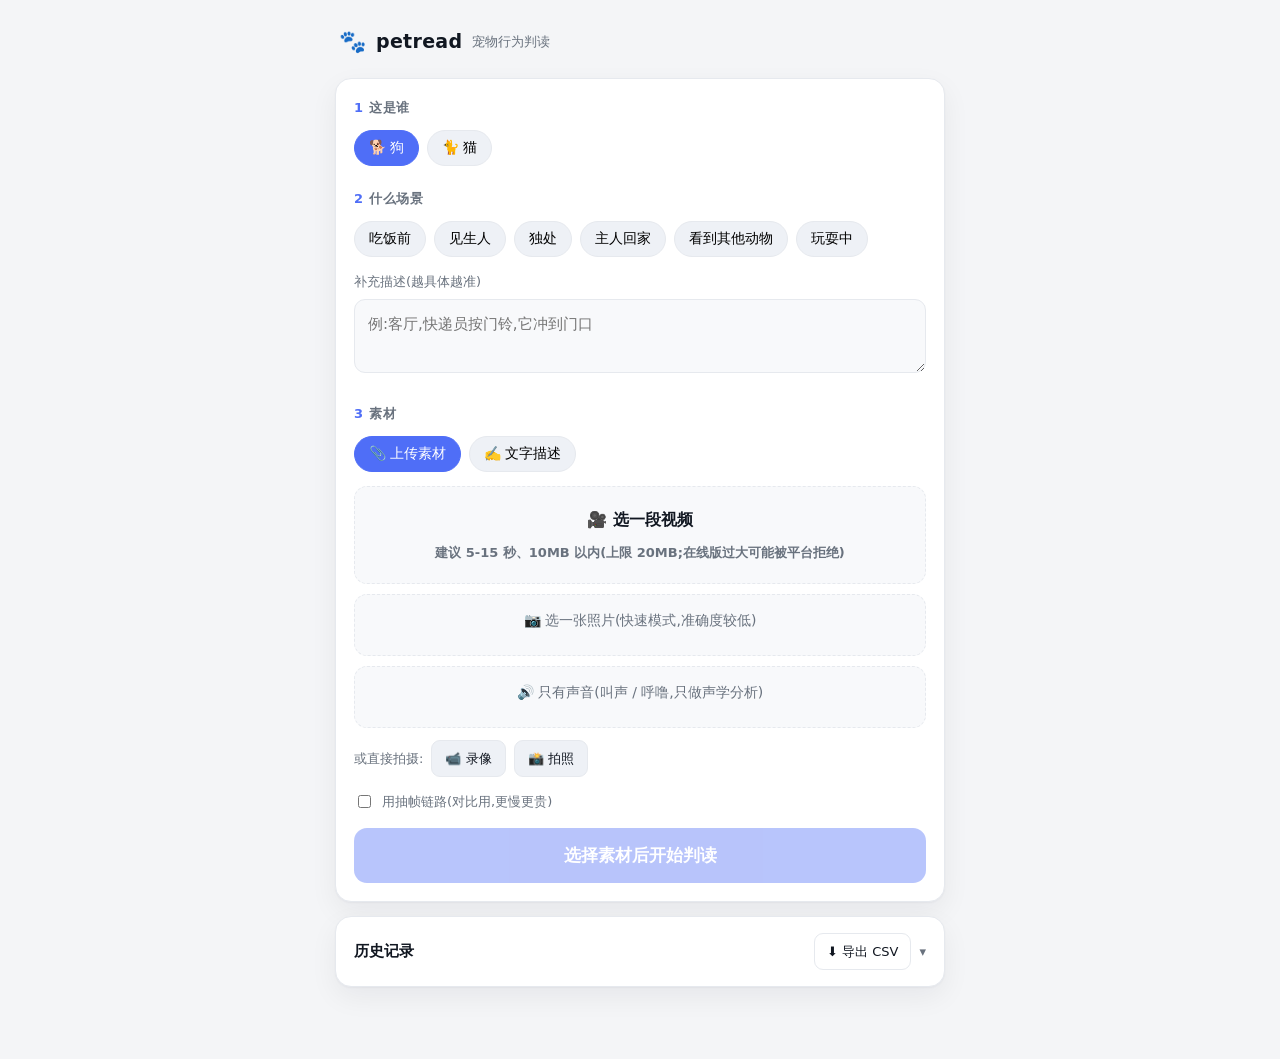
==== commit ed16ff61: "Add text-input mode for when there's no time to film New mode=text: user types what they observed; n" ====
--- a/index.html
+++ b/index.html
@@ -124,6 +124,9 @@
   .badge.contradictory{background:var(--up-bg);color:var(--up-fg)}
   .badge.unassessable{background:var(--chip);color:var(--muted)}
   .cnote{font-size:13px;color:var(--muted);margin-top:8px}
+
+  .tbanner{background:var(--warn-bg);border:1px solid var(--warn-line);color:var(--warn-fg);
+    border-radius:11px;padding:9px 13px;font-size:13px;font-weight:600;margin-bottom:16px}
 
   /* insufficient */
   .insuf{background:var(--warn-bg);border:1px solid var(--warn-line);color:var(--warn-fg);
@@ -230,31 +233,46 @@
   <textarea id="ctx" rows="2" placeholder="例:客厅,快递员按门铃,它冲到门口"></textarea>
 
   <h2 class="sec" style="margin-top:22px"><span class="step">3</span>素材</h2>
-  <label class="filebtn" id="vlabel">
-    🎥 选一段视频
-    <input type="file" id="video" accept="video/*">
-    <div class="filename muted" id="vname">建议 5-15 秒、10MB 以内(上限 20MB;在线版过大可能被平台拒绝)</div>
-  </label>
-  <label class="filebtn sec" id="ilabel" style="margin-top:10px">
-    📷 选一张照片(快速模式,准确度较低)
-    <input type="file" id="photo" accept="image/*">
-    <div class="filename" id="iname"></div>
-  </label>
-  <label class="filebtn sec" id="alabel" style="margin-top:10px">
-    🔊 只有声音(叫声 / 呼噜,只做声学分析)
-    <input type="file" id="audio" accept="audio/*">
-    <div class="filename" id="aname"></div>
-  </label>
-
-  <div class="row" style="margin-top:12px">
-    <span class="muted" style="font-size:13px">或直接拍摄:</span>
-    <label class="minibtn">📹 录像<input type="file" id="videoCap" accept="video/*" capture="environment"></label>
-    <label class="minibtn">📸 拍照<input type="file" id="photoCap" accept="image/*" capture="environment"></label>
+  <div class="chips" id="srcTabs" role="group" aria-label="素材来源" style="margin-bottom:14px">
+    <button type="button" class="chip" data-src="media" aria-pressed="true">📎 上传素材</button>
+    <button type="button" class="chip" data-src="text" aria-pressed="false">✍️ 文字描述</button>
   </div>
 
-  <div class="row" style="margin-top:14px">
-    <input type="checkbox" id="framesmode" style="width:auto">
-    <label for="framesmode" class="muted" style="font-size:13px;margin:0">用抽帧链路(对比用,更慢更贵)</label>
+  <div id="uploadGroup">
+    <label class="filebtn" id="vlabel">
+      🎥 选一段视频
+      <input type="file" id="video" accept="video/*">
+      <div class="filename muted" id="vname">建议 5-15 秒、10MB 以内(上限 20MB;在线版过大可能被平台拒绝)</div>
+    </label>
+    <label class="filebtn sec" id="ilabel" style="margin-top:10px">
+      📷 选一张照片(快速模式,准确度较低)
+      <input type="file" id="photo" accept="image/*">
+      <div class="filename" id="iname"></div>
+    </label>
+    <label class="filebtn sec" id="alabel" style="margin-top:10px">
+      🔊 只有声音(叫声 / 呼噜,只做声学分析)
+      <input type="file" id="audio" accept="audio/*">
+      <div class="filename" id="aname"></div>
+    </label>
+
+    <div class="row" style="margin-top:12px">
+      <span class="muted" style="font-size:13px">或直接拍摄:</span>
+      <label class="minibtn">📹 录像<input type="file" id="videoCap" accept="video/*" capture="environment"></label>
+      <label class="minibtn">📸 拍照<input type="file" id="photoCap" accept="image/*" capture="environment"></label>
+    </div>
+
+    <div class="row" style="margin-top:14px">
+      <input type="checkbox" id="framesmode" style="width:auto">
+      <label for="framesmode" class="muted" style="font-size:13px;margin:0">用抽帧链路(对比用,更慢更贵)</label>
+    </div>
+  </div>
+
+  <div id="textGroup" class="hide">
+    <textarea id="textdesc" rows="5" placeholder="描述你观察到的:比如耳朵位置、尾巴动作、身体姿势、有没有叫、在做什么"></textarea>
+    <div class="filename muted" style="margin-top:8px">
+      来不及拍就用文字。尽量写你<b>看到的动作和姿态</b>(耳朵朝向、尾巴位置、身体重心、有没有发声),
+      而不只是"它好像不高兴"这类判断——越具体,判读越可靠。
+    </div>
   </div>
 
   <div id="formerr" class="err hide"></div>
@@ -286,7 +304,7 @@
 const MAX_VIDEO_MB = 20, MAX_IMAGE_MB = 10, MAX_AUDIO_MB = 15;
 const SCENES = ["吃饭前","见生人","独处","主人回家","看到其他动物","玩耍中"];
 const $ = s => document.querySelector(s);
-let species = "dog", picked = new Set(), file = null, fileKind = null;
+let species = "dog", picked = new Set(), file = null, fileKind = null, srcMode = "media";
 
 /* ---------- 场景 / 物种 ---------- */
 SCENES.forEach(s => {
@@ -305,6 +323,31 @@
   species = b.dataset.v;
 };
 
+/* ---------- 素材来源:上传 / 文字 ---------- */
+$("#srcTabs").onclick = e => {
+  const b = e.target.closest(".chip"); if (!b) return;
+  srcMode = b.dataset.src;
+  [...$("#srcTabs").children].forEach(c => c.setAttribute("aria-pressed", String(c === b)));
+  const isText = srcMode === "text";
+  $("#uploadGroup").classList.toggle("hide", isText);
+  $("#textGroup").classList.toggle("hide", !isText);
+  clearErr();
+  if (isText){
+    // 切到文字模式:清掉已选文件,按钮状态跟随 textarea
+    file = null; fileKind = null;
+    updateTextGo();
+  } else {
+    setFile(file, fileKind);   // 回到上传模式,恢复按钮状态
+  }
+};
+function updateTextGo(){
+  const has = $("#textdesc").value.trim().length > 0;
+  const go = $("#go");
+  go.disabled = !has;
+  go.textContent = has ? "开始判读(文字描述)" : "写下你观察到的,再开始判读";
+}
+$("#textdesc").addEventListener("input", () => { if (srcMode === "text") updateTextGo(); });
+
 /* ---------- 文件选择(5 个 input,互斥) ---------- */
 const KIND_LABEL = { video:"视频", image:"图片", audio:"音频" };
 const KIND_LIMIT = { video:MAX_VIDEO_MB, image:MAX_IMAGE_MB, audio:MAX_AUDIO_MB };
@@ -350,14 +393,25 @@
 
 /* ---------- 提交 ---------- */
 $("#form").onsubmit = async e => {
-  e.preventDefault(); if(!file) return;
+  e.preventDefault();
   const parts=[...picked]; const free=$("#ctx").value.trim(); if(free) parts.push(free);
-  if(!parts.length){ showErr("请至少选一个场景标签,或写一句场景描述。"); return; }
+  const fd=new FormData(); fd.append("species",species);
+  let mode;
+  if(srcMode==="text"){
+    const desc=$("#textdesc").value.trim();
+    if(!desc){ showErr("请先写下你观察到的。"); return; }
+    mode="text";
+    fd.append("text",desc);
+    fd.append("context",parts.join("、"));   // 场景可留空,文字里已含观察
+  }else{
+    if(!file) return;
+    if(!parts.length){ showErr("请至少选一个场景标签,或写一句场景描述。"); return; }
+    mode = fileKind==="image"?"quick":fileKind==="audio"?"audio":($("#framesmode").checked?"frames":"native");
+    fd.append("file",file);
+    fd.append("context",parts.join("、"));
+  }
+  fd.append("mode",mode);
   clearErr();
-  const mode = fileKind==="image"?"quick":fileKind==="audio"?"audio":($("#framesmode").checked?"frames":"native");
-  const fd=new FormData();
-  fd.append("file",file); fd.append("species",species);
-  fd.append("context",parts.join("、")); fd.append("mode",mode);
 
   $("#go").disabled=true; $("#result").innerHTML="";
   $("#progcard").classList.remove("hide");
@@ -444,6 +498,11 @@
     const cb=consistencyBadge(r); if(cb) hero+=`<div class="block">${cb}</div>`;
     if(r.suggestion) hero+=`<div class="block"><div class="suggest"><div class="bt">可以做什么</div>${esc(r.suggestion)}</div></div>`;
   }
+  hero += missingBlock(r);
+
+  // 文字模式:顶部标注可靠度有限
+  const textBanner = m.mode==="text"
+    ? `<div class="tbanner">📝 基于文字描述,可靠度有限 —— 拍视频更准</div>` : "";
 
   const meta=`<div class="meta">
       <span>${esc(m.mode)} 模式</span><span>${esc(m.model||"")}</span>
@@ -452,7 +511,7 @@
     </div>`;
 
   $("#result").innerHTML=`
-    <div class="card hero">${hero}${meta}
+    <div class="card hero">${textBanner}${hero}${meta}
       ${layerTimeline(r)}
       ${layerRaw(r)}
     </div>
@@ -480,6 +539,15 @@
       $("#fb").disabled=true; loadHistory();
     }catch(e){ $("#fbmsg").textContent="提交失败:"+e.message; $("#fbgo").disabled=false; }
   };
+}
+
+/* 缺失信号提示(主要用于文字模式) */
+function missingBlock(r){
+  const ms=r.missing_signals||[]; if(!ms.length) return "";
+  return `<div class="block"><div class="suggest" style="border-style:dashed">
+    <div class="bt">补充这些会更准</div>
+    ${ms.map(x=>`<div style="margin-top:4px">· <b>${esc(x.signal||"")}</b>${x.why_it_helps?` — <span class="muted">${esc(x.why_it_helps)}</span>`:""}</div>`).join("")}
+  </div></div>`;
 }
 
 /* 一致性徽章 */
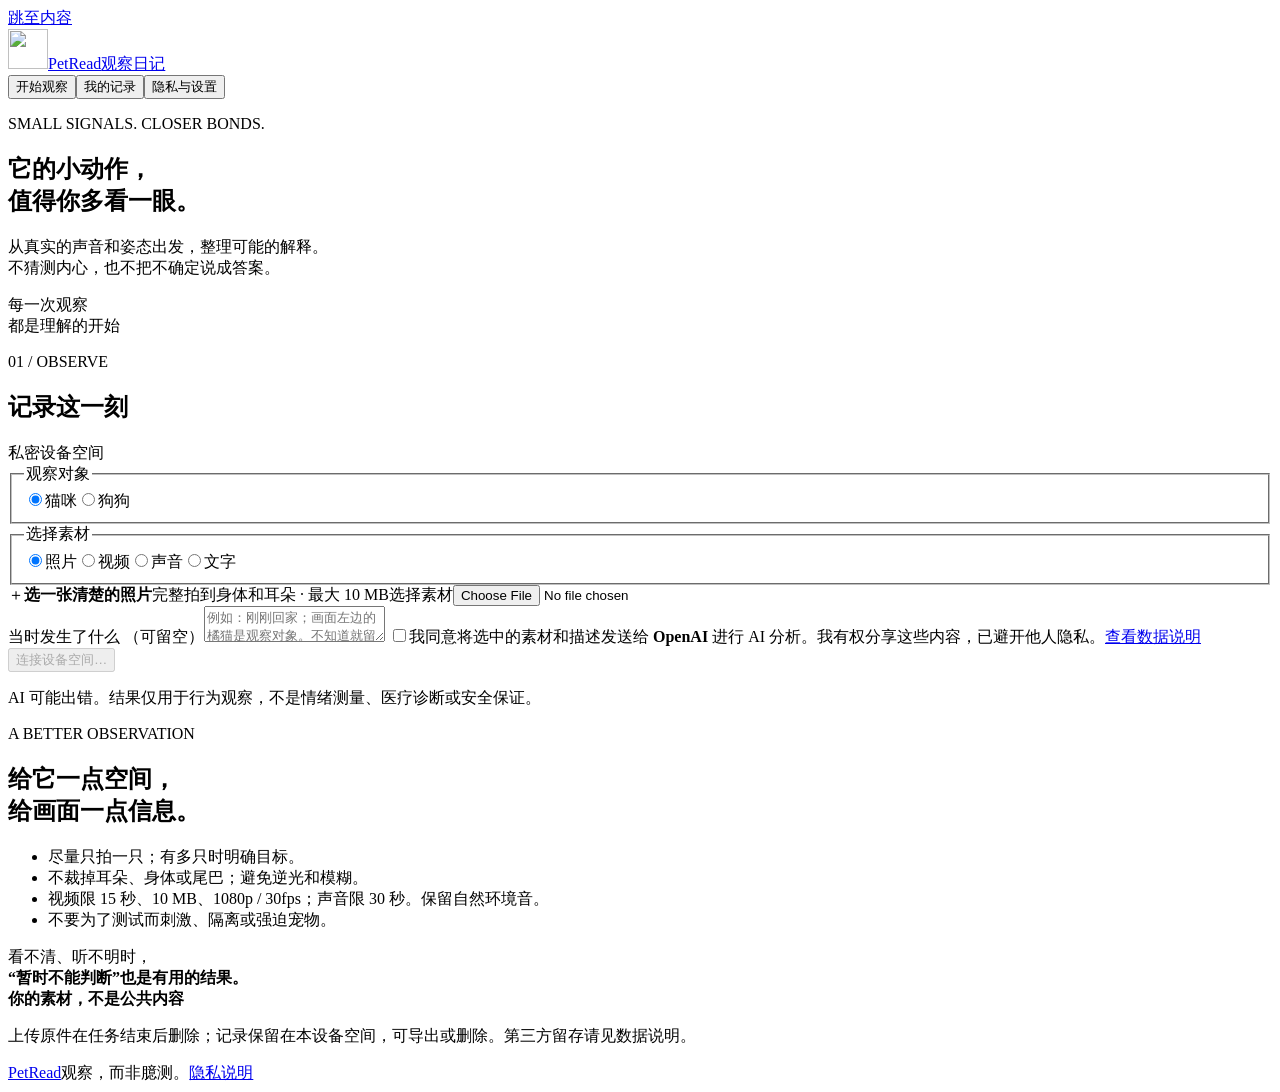
==== commit 835a7c71: "Release yellow PetRead with evidence-first visual v2.1 and safe media validation" ====
--- a/index.html
+++ b/index.html
@@ -1,659 +1,17 @@
 <!doctype html>
-<html lang="zh-CN">
-<head>
-<meta charset="utf-8">
-<meta name="viewport" content="width=device-width, initial-scale=1, viewport-fit=cover">
-<meta name="theme-color" content="#0d1014" media="(prefers-color-scheme: dark)">
-<meta name="theme-color" content="#f4f5f7" media="(prefers-color-scheme: light)">
-<title>petread · 宠物行为判读</title>
-<style>
-  :root{
-    --bg:#f4f5f7; --card:#ffffff; --card2:#f8f9fb; --fg:#111721; --muted:#69727e;
-    --line:#e6e9ee; --accent:#4f6ef7; --accent-fg:#fff;
-    --lo:#e8912f; --mid:#4f6ef7; --hi:#1faa5a;           /* 置信度分档色 */
-    --warn-bg:#fff7e8; --warn-line:#f0cd82; --warn-fg:#8a5a00;
-    --ok:#1faa5a; --danger:#d84b3a; --chip:#eef1f6; --track:#e6e9ee;
-    --up-bg:#fdecea; --up-fg:#c0392b; --down-bg:#e7f6ee; --down-fg:#1a8a4e;
-    --radius:16px; --shadow:0 1px 2px rgba(16,24,40,.04), 0 10px 28px rgba(16,24,40,.06);
-  }
-  @media (prefers-color-scheme: dark){
-    :root{
-      --bg:#0d1014; --card:#161a21; --card2:#1b2028; --fg:#e9edf3; --muted:#98a2ae;
-      --line:#272d37; --accent:#6b8bff; --accent-fg:#0d1014;
-      --lo:#e5a24a; --mid:#6b8bff; --hi:#43c07d;
-      --warn-bg:#2b2411; --warn-line:#6f571c; --warn-fg:#f0c877;
-      --ok:#43c07d; --danger:#ff6b5a; --chip:#232a34; --track:#2a313c;
-      --up-bg:#3a1d1a; --up-fg:#ff9d90; --down-bg:#12301f; --down-fg:#5fd396;
-      --shadow:0 1px 2px rgba(0,0,0,.3), 0 12px 32px rgba(0,0,0,.4);
-    }
-  }
-  @property --pct{ syntax:'<number>'; inherits:false; initial-value:0; }
-  *{box-sizing:border-box}
-  html{-webkit-text-size-adjust:100%}
-  body{
-    margin:0; background:var(--bg); color:var(--fg);
-    font:16px/1.62 -apple-system,BlinkMacSystemFont,"PingFang SC","Hiragino Sans GB",
-      "Microsoft YaHei",system-ui,sans-serif;
-    padding:0 0 calc(40px + env(safe-area-inset-bottom));
-  }
-  .wrap{max-width:640px;margin:0 auto;padding:18px 15px}
-  header{display:flex;align-items:center;gap:10px;padding:6px 4px 18px}
-  header .logo{font-size:22px}
-  header h1{font-size:19px;margin:0;font-weight:700;letter-spacing:.3px}
-  header .sub{color:var(--muted);font-size:13px}
-
-  .card{background:var(--card);border:1px solid var(--line);border-radius:var(--radius);
-    padding:18px;margin-bottom:14px;box-shadow:var(--shadow)}
-  .card.hero{padding:22px 20px}
-  h2.sec{font-size:13px;margin:0 0 12px;font-weight:600;color:var(--muted);
-    letter-spacing:.4px;text-transform:none}
-  .step{font-size:13px;font-weight:700;color:var(--accent);margin-right:6px}
-
-  /* -------- chips / inputs -------- */
-  .chips{display:flex;flex-wrap:wrap;gap:8px}
-  .chip{padding:8px 14px;border-radius:999px;border:1px solid var(--line);
-    background:var(--chip);font-size:14px;cursor:pointer;user-select:none;
-    -webkit-tap-highlight-color:transparent;transition:.14s}
-  .chip:active{transform:scale(.96)}
-  .chip[aria-pressed="true"]{background:var(--accent);color:var(--accent-fg);
-    border-color:var(--accent)}
-  label.blk{display:block;font-size:13px;color:var(--muted);margin:14px 0 7px}
-  textarea,input[type=text]{width:100%;padding:12px 13px;border-radius:11px;
-    border:1px solid var(--line);background:var(--card2);color:var(--fg);
-    font:inherit;font-size:15px;resize:vertical}
-  textarea:focus,input:focus{outline:2px solid var(--accent);outline-offset:-1px}
-
-  .filebtn{display:block;width:100%;padding:20px;border-radius:13px;text-align:center;
-    border:1.5px dashed var(--line);background:var(--card2);cursor:pointer;
-    font-size:16px;font-weight:600;transition:.14s}
-  .filebtn:active{transform:scale(.99)}
-  .filebtn.sec{padding:14px;font-size:14px;font-weight:500;color:var(--muted)}
-  .filebtn.has{border-style:solid;border-color:var(--accent)}
-  .filebtn input{display:none}
-  .minibtn{padding:7px 13px;border-radius:9px;border:1px solid var(--line);
-    background:var(--chip);font-size:13px;cursor:pointer;-webkit-tap-highlight-color:transparent}
-  .minibtn input{display:none}
-  .filename{font-size:13px;color:var(--muted);margin-top:9px;word-break:break-all}
-  .row{display:flex;gap:8px;align-items:center;flex-wrap:wrap}
-
-  button.go{width:100%;padding:16px;border:0;border-radius:13px;background:var(--accent);
-    color:var(--accent-fg);font-size:17px;font-weight:700;cursor:pointer;transition:.14s}
-  button.go:active{transform:scale(.99)}
-  button.go:disabled{opacity:.4;cursor:not-allowed}
-  .err{background:var(--up-bg);color:var(--up-fg);border:1px solid var(--warn-line);
-    padding:11px 13px;border-radius:11px;font-size:14px;margin-top:12px}
-
-  /* -------- progress -------- */
-  progress{width:100%;height:9px;appearance:none;border:0;border-radius:99px;overflow:hidden}
-  progress::-webkit-progress-bar{background:var(--track);border-radius:99px}
-  progress::-webkit-progress-value{background:var(--accent);border-radius:99px;transition:.3s}
-  progress::-moz-progress-bar{background:var(--accent);border-radius:99px}
-  .stage{font-size:13px;color:var(--muted);margin-top:10px;display:flex;
-    justify-content:space-between;gap:10px}
-
-  /* -------- hero result -------- */
-  .heroTop{display:flex;gap:18px;align-items:center}
-  .ring{position:relative;flex:0 0 auto;width:112px;height:112px;border-radius:50%;
-    background:conic-gradient(var(--rc,var(--mid)) calc(var(--pct)*3.6deg), var(--track) 0deg);
-    transition:--pct .9s cubic-bezier(.22,1,.36,1)}
-  .ring .hole{position:absolute;inset:11px;border-radius:50%;background:var(--card);
-    display:grid;place-items:center;text-align:center;line-height:1.1}
-  .ring .val{font-size:26px;font-weight:750;font-variant-numeric:tabular-nums}
-  .ring .lbl{font-size:11px;color:var(--muted);margin-top:2px}
-  .heroText{min-width:0}
-  .verdict{font-size:21px;font-weight:700;line-height:1.42;margin:0 0 8px;
-    letter-spacing:.2px}
-  .toplabel{font-size:13px;color:var(--muted)}
-  .toplabel b{color:var(--fg);font-weight:650}
-  .altline{font-size:13px;color:var(--muted);margin-top:12px}
-  .altpill{display:inline-block;background:var(--chip);border-radius:99px;
-    padding:2px 10px;margin:0 6px 6px 0;font-size:12.5px}
-
-  .block{margin-top:18px;padding-top:16px;border-top:1px solid var(--line)}
-  .block .bt{font-size:12px;font-weight:700;color:var(--muted);letter-spacing:.4px;
-    margin-bottom:8px}
-  .suggest{background:var(--card2);border:1px solid var(--line);border-radius:12px;
-    padding:14px;font-size:15px;line-height:1.6}
-  .suggest .bt{color:var(--accent)}
-
-  /* consistency badge */
-  .badge{display:inline-flex;align-items:center;gap:6px;font-size:12.5px;font-weight:600;
-    padding:4px 11px;border-radius:99px;border:1px solid transparent}
-  .badge.consistent{background:var(--down-bg);color:var(--down-fg)}
-  .badge.mixed{background:var(--warn-bg);color:var(--warn-fg)}
-  .badge.contradictory{background:var(--up-bg);color:var(--up-fg)}
-  .badge.unassessable{background:var(--chip);color:var(--muted)}
-  .cnote{font-size:13px;color:var(--muted);margin-top:8px}
-
-  .tbanner{background:var(--warn-bg);border:1px solid var(--warn-line);color:var(--warn-fg);
-    border-radius:11px;padding:9px 13px;font-size:13px;font-weight:600;margin-bottom:16px}
-
-  /* insufficient */
-  .insuf{background:var(--warn-bg);border:1px solid var(--warn-line);color:var(--warn-fg);
-    border-radius:13px;padding:16px 16px 15px}
-  .insuf .ttl{display:flex;align-items:center;gap:8px;font-size:17px;font-weight:700;
-    margin-bottom:7px}
-  .insuf .rsn{font-size:14.5px;line-height:1.55}
-
-  /* meta strip */
-  .meta{font-size:12px;color:var(--muted);margin-top:16px;padding-top:12px;
-    border-top:1px solid var(--line);display:flex;flex-wrap:wrap;gap:4px 12px}
-
-  /* -------- details / layers -------- */
-  details.layer{margin-top:14px;border:1px solid var(--line);border-radius:13px;
-    background:var(--card2);overflow:hidden}
-  details.layer>summary{cursor:pointer;font-size:14px;font-weight:600;list-style:none;
-    display:flex;justify-content:space-between;align-items:center;padding:14px 16px}
-  details.layer>summary::-webkit-details-marker{display:none}
-  details.layer>summary .chev{color:var(--muted);font-weight:400;font-size:13px;
-    transition:.2s}
-  details.layer[open]>summary .chev{transform:rotate(180deg)}
-  details.layer .body{padding:0 16px 16px}
-
-  /* timeline */
-  .tl{display:flex;flex-direction:column;gap:0}
-  .tlrow{position:relative;padding:0 0 16px 20px;border-left:2px solid var(--line)}
-  .tlrow:last-child{border-left-color:transparent;padding-bottom:0}
-  .tlrow::before{content:"";position:absolute;left:-6px;top:3px;width:10px;height:10px;
-    border-radius:50%;background:var(--accent);border:2px solid var(--card2)}
-  .tlrow.up::before{background:var(--up-fg)} .tlrow.down::before{background:var(--down-fg)}
-  .tlt{font-size:12px;color:var(--muted);font-variant-numeric:tabular-nums;
-    display:flex;align-items:center;gap:8px;margin-bottom:3px}
-  .tlv{font-size:14px}
-  .tla{font-size:13px;color:var(--muted);margin-top:2px}
-  .tag{display:inline-block;font-size:11px;padding:1px 8px;border-radius:99px;
-    background:var(--chip);color:var(--muted)}
-  .tag.up{background:var(--up-bg);color:var(--up-fg)}
-  .tag.down{background:var(--down-bg);color:var(--down-fg)}
-  .tag.yes{background:var(--up-bg);color:var(--up-fg)}
-  .tag.no{background:var(--down-bg);color:var(--down-fg)}
-  .tag.maybe{background:var(--chip);color:var(--muted)}
-
-  .ev{font-size:13px;color:var(--muted);margin:6px 0 0;padding-left:12px;
-    border-left:2px solid var(--line)}
-  .ev b{color:var(--fg)}
-  .subttl{font-size:13px;font-weight:700;margin:16px 0 6px}
-  .hyp{border:1px solid var(--line);border-radius:10px;padding:11px 12px;margin-top:8px;
-    background:var(--card)}
-  .hyp .alt{font-size:14px;font-weight:600}
-  .hyp .look{font-size:13px;color:var(--muted);margin-top:4px}
-
-  pre{background:var(--card);border:1px solid var(--line);border-radius:10px;padding:13px;
-    overflow-x:auto;font-size:11.5px;line-height:1.5;max-height:56vh;margin:0}
-
-  /* -------- feedback -------- */
-  .fbcard .hint{font-size:13px;color:var(--muted);margin-bottom:11px}
-
-  /* -------- history -------- */
-  .histhead{display:flex;justify-content:space-between;align-items:center;gap:10px}
-  .lnk{background:none;border:1px solid var(--line);border-radius:9px;color:var(--fg);
-    font:inherit;font-size:13px;padding:7px 12px;cursor:pointer;display:inline-flex;
-    align-items:center;gap:5px}
-  .lnk:active{transform:scale(.97)}
-  .hist{font-size:14px;border-bottom:1px solid var(--line);padding:12px 0;display:block;
-    text-decoration:none;color:inherit}
-  .hist:last-child{border-bottom:0}
-  .hist .h1{display:flex;justify-content:space-between;gap:10px}
-  .hist .h2{font-size:12px;color:var(--muted);margin-top:3px}
-  .hpct{font-variant-numeric:tabular-nums;white-space:nowrap;font-weight:650}
-
-  .muted{color:var(--muted)} .ok{color:var(--ok)} .hide{display:none}
-</style>
-</head>
-<body>
-<div class="wrap">
-
-<header>
-  <span class="logo">🐾</span>
-  <h1>petread</h1>
-  <span class="sub">宠物行为判读</span>
-</header>
-
-<!-- ============ 进度 ============ -->
-<div class="card hide" id="progcard">
-  <h2 class="sec">判读中</h2>
-  <progress id="bar" max="100" value="0"></progress>
-  <div class="stage"><span id="stagetext">准备中…</span><span id="elapsed" class="muted"></span></div>
-</div>
-
-<!-- ============ 结果(主体) ============ -->
-<div id="result"></div>
-
-<!-- ============ 输入 ============ -->
-<form id="form" class="card">
-  <h2 class="sec"><span class="step">1</span>这是谁</h2>
-  <div class="chips" id="species" role="group" aria-label="物种">
-    <button type="button" class="chip" data-v="dog" aria-pressed="true">🐕 狗</button>
-    <button type="button" class="chip" data-v="cat" aria-pressed="false">🐈 猫</button>
-  </div>
-
-  <h2 class="sec" style="margin-top:22px"><span class="step">2</span>什么场景</h2>
-  <div class="chips" id="scenes" role="group" aria-label="场景标签"></div>
-  <label class="blk">补充描述(越具体越准)</label>
-  <textarea id="ctx" rows="2" placeholder="例:客厅,快递员按门铃,它冲到门口"></textarea>
-
-  <h2 class="sec" style="margin-top:22px"><span class="step">3</span>素材</h2>
-  <div class="chips" id="srcTabs" role="group" aria-label="素材来源" style="margin-bottom:14px">
-    <button type="button" class="chip" data-src="media" aria-pressed="true">📎 上传素材</button>
-    <button type="button" class="chip" data-src="text" aria-pressed="false">✍️ 文字描述</button>
-  </div>
-
-  <div id="uploadGroup">
-    <label class="filebtn" id="vlabel">
-      🎥 选一段视频
-      <input type="file" id="video" accept="video/*">
-      <div class="filename muted" id="vname">建议 5-15 秒、10MB 以内(上限 20MB;在线版过大可能被平台拒绝)</div>
-    </label>
-    <label class="filebtn sec" id="ilabel" style="margin-top:10px">
-      📷 选一张照片(快速模式,准确度较低)
-      <input type="file" id="photo" accept="image/*">
-      <div class="filename" id="iname"></div>
-    </label>
-    <label class="filebtn sec" id="alabel" style="margin-top:10px">
-      🔊 只有声音(叫声 / 呼噜,只做声学分析)
-      <input type="file" id="audio" accept="audio/*">
-      <div class="filename" id="aname"></div>
-    </label>
-
-    <div class="row" style="margin-top:12px">
-      <span class="muted" style="font-size:13px">或直接拍摄:</span>
-      <label class="minibtn">📹 录像<input type="file" id="videoCap" accept="video/*" capture="environment"></label>
-      <label class="minibtn">📸 拍照<input type="file" id="photoCap" accept="image/*" capture="environment"></label>
-    </div>
-
-    <div class="row" style="margin-top:14px">
-      <input type="checkbox" id="framesmode" style="width:auto">
-      <label for="framesmode" class="muted" style="font-size:13px;margin:0">用抽帧链路(对比用,更慢更贵)</label>
-    </div>
-  </div>
-
-  <div id="textGroup" class="hide">
-    <textarea id="textdesc" rows="5" placeholder="描述你观察到的:比如耳朵位置、尾巴动作、身体姿势、有没有叫、在做什么"></textarea>
-    <div class="filename muted" style="margin-top:8px">
-      来不及拍就用文字。尽量写你<b>看到的动作和姿态</b>(耳朵朝向、尾巴位置、身体重心、有没有发声),
-      而不只是"它好像不高兴"这类判断——越具体,判读越可靠。
-    </div>
-  </div>
-
-  <div id="formerr" class="err hide"></div>
-  <button class="go" id="go" type="submit" style="margin-top:16px" disabled>选择素材后开始判读</button>
-</form>
-
-<!-- ============ 历史(默认折叠) ============ -->
-<details class="card" id="histcard" style="padding:0">
-  <summary class="histhead" style="padding:16px 18px;cursor:pointer;list-style:none">
-    <span style="font-weight:600;font-size:15px">历史记录 <span class="muted" style="font-weight:400" id="histcount"></span></span>
-    <span class="row" style="gap:8px">
-      <span class="lnk" id="exportbtn" role="button">⬇︎ 导出 CSV</span>
-      <span class="chev muted" style="font-size:13px">▾</span>
-    </span>
-  </summary>
-  <div style="padding:0 18px 16px">
-    <div class="muted" style="font-size:12px;margin-bottom:6px">
-      每条判读都会留存,作为个体校准的数据来源。点上方按钮导出全部记录与你的反馈。
-    </div>
-    <div id="hist" class="muted" style="font-size:14px">加载中…</div>
-  </div>
-</details>
-
-</div>
-
-<script>
-"use strict";
-
-const MAX_VIDEO_MB = 20, MAX_IMAGE_MB = 10, MAX_AUDIO_MB = 15;
-const SCENES = ["吃饭前","见生人","独处","主人回家","看到其他动物","玩耍中"];
-const $ = s => document.querySelector(s);
-let species = "dog", picked = new Set(), file = null, fileKind = null, srcMode = "media";
-
-/* ---------- 场景 / 物种 ---------- */
-SCENES.forEach(s => {
-  const b = document.createElement("button");
-  b.type = "button"; b.className = "chip"; b.textContent = s; b.setAttribute("aria-pressed","false");
-  b.onclick = () => {
-    const on = b.getAttribute("aria-pressed") === "true";
-    b.setAttribute("aria-pressed", String(!on));
-    on ? picked.delete(s) : picked.add(s);
-  };
-  $("#scenes").appendChild(b);
-});
-$("#species").onclick = e => {
-  const b = e.target.closest(".chip"); if (!b) return;
-  [...$("#species").children].forEach(c => c.setAttribute("aria-pressed", String(c === b)));
-  species = b.dataset.v;
-};
-
-/* ---------- 素材来源:上传 / 文字 ---------- */
-$("#srcTabs").onclick = e => {
-  const b = e.target.closest(".chip"); if (!b) return;
-  srcMode = b.dataset.src;
-  [...$("#srcTabs").children].forEach(c => c.setAttribute("aria-pressed", String(c === b)));
-  const isText = srcMode === "text";
-  $("#uploadGroup").classList.toggle("hide", isText);
-  $("#textGroup").classList.toggle("hide", !isText);
-  clearErr();
-  if (isText){
-    // 切到文字模式:清掉已选文件,按钮状态跟随 textarea
-    file = null; fileKind = null;
-    updateTextGo();
-  } else {
-    setFile(file, fileKind);   // 回到上传模式,恢复按钮状态
-  }
-};
-function updateTextGo(){
-  const has = $("#textdesc").value.trim().length > 0;
-  const go = $("#go");
-  go.disabled = !has;
-  go.textContent = has ? "开始判读(文字描述)" : "写下你观察到的,再开始判读";
-}
-$("#textdesc").addEventListener("input", () => { if (srcMode === "text") updateTextGo(); });
-
-/* ---------- 文件选择(5 个 input,互斥) ---------- */
-const KIND_LABEL = { video:"视频", image:"图片", audio:"音频" };
-const KIND_LIMIT = { video:MAX_VIDEO_MB, image:MAX_IMAGE_MB, audio:MAX_AUDIO_MB };
-const HINT_DEFAULT = { vname:"建议 5-15 秒、10MB 以内(上限 20MB;在线版过大可能被平台拒绝)", iname:"", aname:"" };
-const INPUTS = { video:["video","vname","vlabel"], photo:["image","iname","ilabel"],
-  audio:["audio","aname","alabel"], videoCap:["video","vname","vlabel"], photoCap:["image","iname","ilabel"] };
-
-function resetPickers(exceptId){
-  for (const id of Object.keys(INPUTS)){ if (id===exceptId) continue; const el=$("#"+id); if(el) el.value=""; }
-  for (const [nameId,text] of Object.entries(HINT_DEFAULT)){
-    const el=$("#"+nameId); if(!el) continue;
-    const owner=INPUTS[exceptId]; if (owner && owner[1]===nameId) continue;
-    el.textContent=text; el.classList.add("muted");
-  }
-  ["vlabel","ilabel","alabel"].forEach(id=>{ const o=INPUTS[exceptId]; if(!(o&&o[2]===id)) $("#"+id)?.classList.remove("has"); });
-}
-for (const [id,[kind,nameId,labelId]] of Object.entries(INPUTS)){
-  const input=$("#"+id); if(!input) continue;
-  input.onchange = () => {
-    const f=input.files[0]; if(!f) return;
-    const mb=f.size/1024/1024, limitMB=KIND_LIMIT[kind], nameEl=$("#"+nameId);
-    if (mb>limitMB){
-      showErr(`这个${KIND_LABEL[kind]} ${mb.toFixed(1)}MB,超过 ${limitMB}MB 上限。`+
-        (kind==="image"?"请换一张更小的图片。":"请先裁剪(建议只保留最关键的 5-15 秒)后再上传。"));
-      input.value=""; nameEl.textContent=HINT_DEFAULT[nameId]||""; nameEl.classList.add("muted"); setFile(null,null); return;
-    }
-    clearErr(); resetPickers(id);
-    nameEl.textContent=`${f.name} · ${mb.toFixed(1)}MB`; nameEl.classList.remove("muted");
-    $("#"+labelId)?.classList.add("has");
-    setFile(f,kind);
-  };
-}
-function setFile(f,kind){
-  file=f; fileKind=kind; const go=$("#go");
-  go.disabled=!f;
-  go.textContent = !f ? "选择素材后开始判读"
-    : kind==="image" ? "开始判读(快速模式)"
-    : kind==="audio" ? "开始判读(仅声学分析)" : "开始判读";
-  $("#framesmode").parentElement.style.display = kind==="video" ? "" : "none";
-}
-function showErr(m){ const e=$("#formerr"); e.textContent=m; e.classList.remove("hide"); }
-function clearErr(){ $("#formerr").classList.add("hide"); }
-
-/* ---------- 提交 ---------- */
-$("#form").onsubmit = async e => {
-  e.preventDefault();
-  const parts=[...picked]; const free=$("#ctx").value.trim(); if(free) parts.push(free);
-  const fd=new FormData(); fd.append("species",species);
-  let mode;
-  if(srcMode==="text"){
-    const desc=$("#textdesc").value.trim();
-    if(!desc){ showErr("请先写下你观察到的。"); return; }
-    mode="text";
-    fd.append("text",desc);
-    fd.append("context",parts.join("、"));   // 场景可留空,文字里已含观察
-  }else{
-    if(!file) return;
-    if(!parts.length){ showErr("请至少选一个场景标签,或写一句场景描述。"); return; }
-    mode = fileKind==="image"?"quick":fileKind==="audio"?"audio":($("#framesmode").checked?"frames":"native");
-    fd.append("file",file);
-    fd.append("context",parts.join("、"));
-  }
-  fd.append("mode",mode);
-  clearErr();
-
-  $("#go").disabled=true; $("#result").innerHTML="";
-  $("#progcard").classList.remove("hide");
-  window.scrollTo({top:0,behavior:"smooth"});
-  setProgress(2,"上传中…");
-  const t0=Date.now();
-  const tick=setInterval(()=>{ $("#elapsed").textContent=((Date.now()-t0)/1000).toFixed(0)+"s"; },250);
-  try{
-    const resp=await fetch("/analyze",{method:"POST",body:fd});
-    if(!resp.ok || !(resp.headers.get("content-type")||"").includes("event-stream")){
-      let msg=`HTTP ${resp.status}`;
-      try{ const j=await resp.json(); msg=j.detail||JSON.stringify(j);}catch(_){}
-      throw new Error(msg);
-    }
-    await readSSE(resp.body,onEvent);
-  }catch(err){
-    $("#progcard").classList.add("hide");
-    $("#result").innerHTML=`<div class="card"><div class="err">判读失败:${esc(String(err.message||err))}</div></div>`;
-  }finally{
-    clearInterval(tick); $("#go").disabled=false; loadHistory();
-  }
-};
-
-async function readSSE(stream,handler){
-  const reader=stream.getReader(), dec=new TextDecoder(); let buf="";
-  while(true){
-    const {done,value}=await reader.read(); if(done) break;
-    buf+=dec.decode(value,{stream:true}); let i;
-    while((i=buf.indexOf("\n\n"))>=0){
-      const raw=buf.slice(0,i); buf=buf.slice(i+2);
-      let ev="message", data="";
-      for(const line of raw.split("\n")){
-        if(line.startsWith("event:")) ev=line.slice(6).trim();
-        else if(line.startsWith("data:")) data+=line.slice(5).trim();
-      }
-      if(data){ try{ handler(ev,JSON.parse(data)); }catch(_){} }
-    }
-  }
-}
-function setProgress(p,text){ $("#bar").value=p; if(text) $("#stagetext").textContent=text; }
-function onEvent(ev,d){
-  if(ev==="progress") setProgress(d.percent,d.message);
-  else if(ev==="heartbeat") setProgress($("#bar").value,`模型判读中… 已用 ${d.elapsed_s}s`);
-  else if(ev==="error"){
-    $("#progcard").classList.add("hide");
-    $("#result").innerHTML=`<div class="card"><div class="err">判读失败:${esc(d.message)}</div>`+
-      (d.raw?`<pre>${esc(d.raw)}</pre>`:"")+`</div>`;
-  }
-  else if(ev==="done"){ $("#progcard").classList.add("hide"); render(d); }
-}
-
-/* ---------- 结果渲染 ---------- */
-const confColor = c => c>=0.7 ? "var(--hi)" : c>=0.55 ? "var(--mid)" : "var(--lo)";
-
-function render(d){
-  const r=d.result||{}, m=d.meta||{};
-  const insuf=!!r.insufficient_evidence;
-  const cands=r.candidates||[]; const top=cands[0]||null;
-
-  let hero;
-  if(insuf){
-    hero=`<div class="insuf">
-        <div class="ttl">⚠️ 信息不足,无法判断</div>
-        <div class="rsn">${esc(r.insufficient_reason||"可用信号不足以支撑任何结论。")}</div>
-      </div>`;
-    if(r.suggestion) hero+=`<div class="block"><div class="suggest"><div class="bt">怎么补拍</div>${esc(r.suggestion)}</div></div>`;
-  }else{
-    const conf = top && typeof top.confidence==="number" ? top.confidence : null;
-    const pct = conf!=null ? Math.round(conf*100) : null;
-    const ring = pct!=null ? `<div class="ring" data-pct="${pct}" style="--rc:${confColor(conf)}">
-        <div class="hole"><div><span class="val">${pct}%</span><div class="lbl">置信度</div></div></div>
-      </div>` : "";
-    hero=`<div class="heroTop">
-        ${ring}
-        <div class="heroText">
-          <p class="verdict">${esc(r.translation||"(模型未给出翻译)")}</p>
-          ${top?`<div class="toplabel">最可能:<b>${esc(top.label||"")}</b></div>`:""}
-        </div>
-      </div>`;
-    if(cands.length>1){
-      hero+=`<div class="altline">其他候选:${cands.slice(1).map(c=>
-        `<span class="altpill">${esc(c.label)} ${Math.round((c.confidence||0)*100)}%</span>`).join("")}</div>`;
-    }
-    const cb=consistencyBadge(r); if(cb) hero+=`<div class="block">${cb}</div>`;
-    if(r.suggestion) hero+=`<div class="block"><div class="suggest"><div class="bt">可以做什么</div>${esc(r.suggestion)}</div></div>`;
-  }
-  hero += missingBlock(r);
-
-  // 文字模式:顶部标注可靠度有限
-  const textBanner = m.mode==="text"
-    ? `<div class="tbanner">📝 基于文字描述,可靠度有限 —— 拍视频更准</div>` : "";
-
-  const meta=`<div class="meta">
-      <span>${esc(m.mode)} 模式</span><span>${esc(m.model||"")}</span>
-      <span>${m.latency_s}s</span><span>in ${m.tokens_in??"-"} / out ${m.tokens_out??"-"} tok</span>
-      ${m.motion_features&&m.motion_features.motion_intensity&&m.motion_features.motion_intensity!=="不可观测"?`<span>运动 ${esc(m.motion_features.motion_intensity)}</span>`:""}
-    </div>`;
-
-  $("#result").innerHTML=`
-    <div class="card hero">${textBanner}${hero}${meta}
-      ${layerTimeline(r)}
-      ${layerRaw(r)}
-    </div>
-    <div class="card fbcard">
-      <h2 class="sec">实际情况是什么</h2>
-      <div class="hint">你的判断比模型更可靠。填一句实际发生了什么,用于后续校准。</div>
-      <input type="text" id="fb" placeholder="例:它其实是想出门,不是紧张">
-      <button class="go" id="fbgo" style="margin-top:11px">提交反馈</button>
-      <div id="fbmsg" class="muted" style="font-size:13px;margin-top:9px"></div>
-    </div>`;
-
-  // 触发置信度环动画
-  requestAnimationFrame(()=>{ const rg=$("#result .ring"); if(rg) rg.style.setProperty("--pct", rg.dataset.pct); });
-
-  $("#fbgo").onclick=async()=>{
-    const v=$("#fb").value.trim();
-    if(!v){ $("#fbmsg").textContent="写点什么再提交吧。"; return; }
-    $("#fbgo").disabled=true;
-    try{
-      const resp=await fetch(`/feedback/${d.record_id}`,{method:"POST",
-        headers:{"Content-Type":"application/json"},
-        body:JSON.stringify({actual_label:v,user_note:""})});
-      if(!resp.ok) throw new Error(`HTTP ${resp.status}`);
-      $("#fbmsg").innerHTML=`<span class="ok">✓ 已记录,谢谢。</span>`;
-      $("#fb").disabled=true; loadHistory();
-    }catch(e){ $("#fbmsg").textContent="提交失败:"+e.message; $("#fbgo").disabled=false; }
-  };
-}
-
-/* 缺失信号提示(主要用于文字模式) */
-function missingBlock(r){
-  const ms=r.missing_signals||[]; if(!ms.length) return "";
-  return `<div class="block"><div class="suggest" style="border-style:dashed">
-    <div class="bt">补充这些会更准</div>
-    ${ms.map(x=>`<div style="margin-top:4px">· <b>${esc(x.signal||"")}</b>${x.why_it_helps?` — <span class="muted">${esc(x.why_it_helps)}</span>`:""}</div>`).join("")}
-  </div></div>`;
-}
-
-/* 一致性徽章 */
-function consistencyBadge(r){
-  const sc=r.segment_consistency; if(!sc||!sc.agreement) return "";
-  const map={consistent:["一致","consistent","跨时段一致"],mixed:["部分一致","mixed","时段间有分歧"],
-    contradictory:["矛盾","contradictory","时段间冲突"],unassessable:["无法评估","unassessable","单一时间切面"]};
-  const [txt,cls]=map[sc.agreement]||["—","unassessable"];
-  return `<div class="bt">跨时段稳定性</div>
-    <span class="badge ${cls}">${esc(txt)}</span>
-    ${sc.confidence_effect?`<span class="cnote">对置信度:${esc(sc.confidence_effect)}</span>`:""}
-    ${sc.note?`<div class="cnote">${esc(sc.note)}</div>`:""}`;
-}
-
-/* 第二层:时间轴 + 依据 + 反方论证 */
-function layerTimeline(r){
-  const tl=r.timeline||[], va=r.visual_signals||[], ae=r.audio_events||[];
-  const ce=r.counter_evidence, sc=r.segment_consistency;
-  const hasCounter = ce && ((ce.counter_hypotheses||[]).length || ce.note);
-  if(!tl.length && !va.length && !ae.length && !hasCounter) return "";
-
-  const rows=tl.map(t=>{
-    const rng=Array.isArray(t.t_range)?`${t.t_range[0]}s – ${t.t_range[1]}s`:esc(String(t.t_range||""));
-    const dir=String(t.direction||""); const cls=dir.includes("升级")?"up":dir.includes("缓解")?"down":"";
-    const visualRow = va.length===0 && !t.visual ? "" : `<div class="tlv">👁 ${esc(t.visual||"—")}</div>`;
-    return `<div class="tlrow ${cls}">
-      <div class="tlt">${esc(rng)}${dir?`<span class="tag ${cls}">${esc(dir)}</span>`:""}</div>
-      ${visualRow}
-      <div class="tla">🔊 ${t.audio?esc(String(t.audio)):"无声学事件"}</div>
-      ${t.motion?`<div class="tla">📈 ${esc(String(t.motion))}</div>`:""}
-    </div>`;
-  }).join("");
-
-  const conflicts=(r.conflicts||[]).map(c=>
-    `<div class="ev"><b>${esc((c.signals||[]).join(" ↔ "))}</b><br>${esc(c.resolution||"")}
-     ${c.resolved===false?'<span class="tag up">未裁决</span>':""}</div>`).join("");
-
-  return `<details class="layer">
-    <summary>时间轴 · 依据 · 反方论证<span class="chev">▾</span></summary>
-    <div class="body">
-      <div class="tl">${rows||'<div class="muted" style="font-size:13px">模型未给出时间轴</div>'}</div>
-      <div class="muted" style="font-size:12px;margin-top:10px">视觉记录 ${va.length} 条 · 声学事件 ${ae.length} 条</div>
-      ${conflicts?`<div class="subttl">信号冲突裁决</div>${conflicts}`:""}
-      ${evidenceBlock(r)}
-      ${counterBlock(r)}
-    </div>
-  </details>`;
-}
-
-function evidenceBlock(r){
-  const cs=r.candidates||[]; if(!cs.length) return "";
-  return `<div class="subttl">判断依据</div>`+cs.map(c=>
-    `<div style="margin-top:8px"><b>${esc(c.label)}</b> <span class="muted">${Math.round((c.confidence||0)*100)}%</span>`+
-    (c.evidence||[]).map(e=>
-      `<div class="ev">${esc(e.channel||"")} = ${esc(String(e.observation??""))}
-       <span class="muted">@${esc(String(e.t??""))} · 置信 ${esc(e.signal_confidence||"")}</span></div>`).join("")+
-    `</div>`).join("");
-}
-
-function counterBlock(r){
-  const ce=r.counter_evidence; if(!ce) return "";
-  const hyps=ce.counter_hypotheses||[];
-  const presTag=p=>{ const s=String(p||""); return s.includes("是")?'<span class="tag yes">反方信号存在</span>'
-    : s.includes("否")?'<span class="tag no">未见反方信号</span>':'<span class="tag maybe">无法确认</span>'; };
-  const vmap={"成立":"no","减弱":"maybe","存疑":"yes"};
-  let out=`<div class="subttl">反方论证 <span class="muted" style="font-weight:400">— 什么情况下这个判断是错的</span></div>`;
-  if(!hyps.length && ce.note){ out+=`<div class="ev">${esc(ce.note)}</div>`; return out; }
-  out+=hyps.map(h=>`<div class="hyp">
-      <div class="alt">${esc(h.alternative||"")} ${presTag(h.present_in_media)}</div>
-      ${h.would_look_like?`<div class="look">若成立本应出现:${esc(h.would_look_like)}</div>`:""}
-    </div>`).join("");
-  if(ce.verdict) out+=`<div class="cnote" style="margin-top:10px">排除反方后:<span class="tag ${vmap[ce.verdict]||"maybe"}">${esc(ce.verdict)}</span> ${esc(ce.note||"")}</div>`;
-  return out;
-}
-
-/* 第三层:原始 JSON */
-function layerRaw(r){
-  return `<details class="layer"><summary>原始 JSON<span class="chev">▾</span></summary>
-    <div class="body"><pre>${esc(JSON.stringify(r,null,2))}</pre></div></details>`;
-}
-
-/* ---------- 历史 ---------- */
-async function loadHistory(){
-  try{
-    const r=await fetch("/history?limit=30"); const d=await r.json(); const items=d.items||[];
-    $("#histcount").textContent = items.length ? `(${items.length})` : "";
-    if(!items.length){ $("#hist").textContent="还没有记录。"; return; }
-    $("#hist").innerHTML=items.map(it=>{
-      const verdict = it.insufficient_evidence
-        ? `<span class="muted">信息不足</span>` : esc(it.translation||it.predicted_label||"—");
-      const pct = it.confidence!=null ? (it.confidence*100).toFixed(0)+"%" : "";
-      return `<div class="hist">
-        <div class="h1"><span>${it.species==="cat"?"🐈":"🐕"} ${verdict}</span>
-          <span class="hpct muted">${pct}</span></div>
-        <div class="h2">${esc(it.created_at)} · ${esc(it.mode)} · ${esc(it.context||"")}
-          ${it.last_actual_label?` · <span class="ok">实际:${esc(it.last_actual_label)}</span>`:""}</div>
-      </div>`;
-    }).join("");
-  }catch(e){ $("#hist").textContent="历史加载失败:"+e.message; }
-}
-$("#exportbtn").addEventListener("click", e=>{ e.preventDefault(); e.stopPropagation(); window.location.href="/export"; });
-
-function esc(s){ return String(s??"").replace(/[&<>"']/g,
-  c=>({"&":"&amp;","<":"&lt;",">":"&gt;",'"':"&quot;","'":"&#39;"}[c])); }
-
-loadHistory();
-</script>
-</body>
-</html>
+<html lang="zh-Hans"><head><meta charset="utf-8"><meta name="viewport" content="width=device-width,initial-scale=1,viewport-fit=cover"><meta name="theme-color" content="#f5cf55"><title>PetRead · 靠近一点，理解多一点</title><link rel="icon" href="/assets/mark-yellow.png?v=20261106-yellow-v1"><link rel="stylesheet" href="/assets/app.css?v=20261106-yellow-v2"><script src="/assets/app.js?v=20261106-visual-v2" defer></script></head>
+<body><a class="skip" href="#main">跳至内容</a><header class="topbar"><a class="brand" href="/"><img src="/assets/mark-yellow.png?v=20261106-yellow-v1" alt="" width="40" height="40">PetRead<span>观察日记</span></a><nav aria-label="主要导航"><button data-view="observe" aria-current="page">开始观察</button><button data-view="history">我的记录</button><button data-view="privacy">隐私与设置</button></nav></header>
+<main id="main"><section id="observe" class="view"><div class="intro"><div><p class="eyebrow">SMALL SIGNALS. CLOSER BONDS.</p><h1>它的小动作，<br>值得你多看一眼<span>。</span></h1><p class="lead">从真实的声音和姿态出发，整理可能的解释。<br>不猜测内心，也不把不确定说成答案。</p></div><div class="illustration" aria-hidden="true"><div class="orbit"></div><img src="/assets/mark-yellow.png?v=20261106-yellow-v1" alt=""><span class="stamp">每一次观察<br>都是理解的开始</span></div></div>
+<div class="workspace"><section class="card composer" aria-labelledby="new-title"><div class="section-head"><div><p class="eyebrow">01 / OBSERVE</p><h2 id="new-title">记录这一刻</h2></div><span class="pill">私密设备空间</span></div><form id="analysis-form">
+<fieldset><legend>观察对象</legend><div class="segmented"><label><input type="radio" name="species" value="cat" checked><span>猫咪</span></label><label><input type="radio" name="species" value="dog"><span>狗狗</span></label></div></fieldset>
+<fieldset><legend>选择素材</legend><div class="segmented modes"><label><input type="radio" name="mode" value="quick" checked><span>照片</span></label><label><input type="radio" name="mode" value="native"><span>视频</span></label><label><input type="radio" name="mode" value="audio"><span>声音</span></label><label><input type="radio" name="mode" value="text"><span>文字</span></label></div></fieldset>
+<div id="media-group"><label class="upload" for="media"><span class="upload-icon" aria-hidden="true">＋</span><strong id="file-title">选一张清楚的照片</strong><span id="file-hint">完整拍到身体和耳朵 · 最大 10 MB</span><span class="choose">选择素材</span></label><input id="media" type="file" accept="image/jpeg,image/png,image/webp"><div id="preview" class="preview" hidden></div><button id="remove-file" class="text-button" type="button" hidden>移除此素材</button></div>
+<div id="text-group" hidden><label for="description">只描述你实际观察到的</label><textarea id="description" maxlength="4000" rows="5" placeholder="例如：它站在门边，尾巴竖起，叫了三声。不要先猜它为什么这样。"></textarea></div>
+<label for="context">当时发生了什么 <span class="muted">（可留空）</span></label><textarea id="context" maxlength="2000" rows="2" placeholder="例如：刚刚回家；画面左边的橘猫是观察对象。不知道就留空。"></textarea>
+<label class="consent"><input type="checkbox" id="consent"><span>我同意将选中的素材和描述发送给 <strong>OpenAI</strong> 进行 AI 分析。我有权分享这些内容，已避开他人隐私。<a href="/privacy" target="_blank" rel="noopener">查看数据说明</a></span></label>
+<p id="form-error" class="error" role="alert" hidden></p><button class="primary" id="submit" disabled>连接设备空间…</button><p class="micro">AI 可能出错。结果仅用于行为观察，不是情绪测量、医疗诊断或安全保证。</p></form></section>
+<aside class="side"><section class="card note"><p class="eyebrow">A BETTER OBSERVATION</p><h2>给它一点空间，<br>给画面一点信息。</h2><ul><li>尽量只拍一只；有多只时明确目标。</li><li>不裁掉耳朵、身体或尾巴；避免逆光和模糊。</li><li>视频限 15 秒、10 MB、1080p / 30fps；声音限 30 秒。保留自然环境音。</li><li>不要为了测试而刺激、隔离或强迫宠物。</li></ul><div class="note-footer">看不清、听不明时，<br><strong>“暂时不能判断”也是有用的结果。</strong></div></section><section class="quiet-card"><span class="small-dot"></span><div><strong>你的素材，不是公共内容</strong><p>上传原件在任务结束后删除；记录保留在本设备空间，可导出或删除。第三方留存请见数据说明。</p></div></section></aside></div>
+<section id="progress" class="card progress-card" aria-live="polite" hidden><div class="spinner" aria-hidden="true"></div><div><h2>正在整理观察</h2><p id="progress-text">请稍候，无需重复提交。</p></div><span id="elapsed"></span></section><section id="result" aria-live="polite" tabindex="-1" hidden></section></section>
+<section id="history" class="view" hidden><div class="page-heading"><p class="eyebrow">YOUR OBSERVATION JOURNAL</p><h1>一点点记录，<br>慢慢更了解。</h1><p>这是本设备的私密记录，不用于宣称模型准确率。</p></div><button class="secondary" id="refresh-history">刷新记录</button><div id="history-list" class="history-list"></div><button id="more-history" class="secondary" hidden>加载更多</button></section>
+<section id="privacy" class="view" hidden><div class="page-heading"><p class="eyebrow">YOUR DATA, YOUR CHOICE</p><h1>由你决定，<br>留下什么。</h1></div><div class="settings-grid"><section class="card"><h2>数据与授权</h2><p>这是匿名设备空间，不是跨设备账号。清除浏览器数据可能失去访问凭证；请先导出重要记录。</p><p>只发送你主动提交的素材和描述，不上传整个相册，不收集定位。本服务无广告追踪。</p><a class="secondary link-button" href="/privacy" target="_blank" rel="noopener">阅读完整数据说明 ↗</a><button id="revoke" class="secondary">撤回 AI 分析授权</button></section><section class="card"><h2>带走或删除</h2><p>导出包含记录与反馈。删除将移除当前设备的记录、档案、任务及访问凭证，无法撤销；运行中的任务结束后才能删除。</p><button id="export" class="secondary">导出我的数据</button><button id="delete" class="danger">删除本设备的所有数据</button><p id="privacy-status" role="status"></p></section></div><p class="micro">当前为发布前版本。遇到健康异常请联系兽医。<a href="/support" target="_blank" rel="noopener">支持信息</a></p></section></main>
+<footer><a class="brand" href="/">PetRead</a><span>观察，而非臆测。</span><a href="/privacy">隐私说明</a></footer><dialog id="delete-dialog"><h2>确定删除所有设备数据？</h2><p>清除当前设备的记录、反馈和档案，不能恢复。其他设备和历史研究数据不受影响。</p><div class="dialog-actions"><button id="cancel-delete" class="secondary">保留数据</button><button id="confirm-delete" class="danger">永久删除</button></div></dialog><noscript>PetRead 需要 JavaScript 才能上传和查看分析。隐私说明无需 JavaScript。</noscript></body></html>
